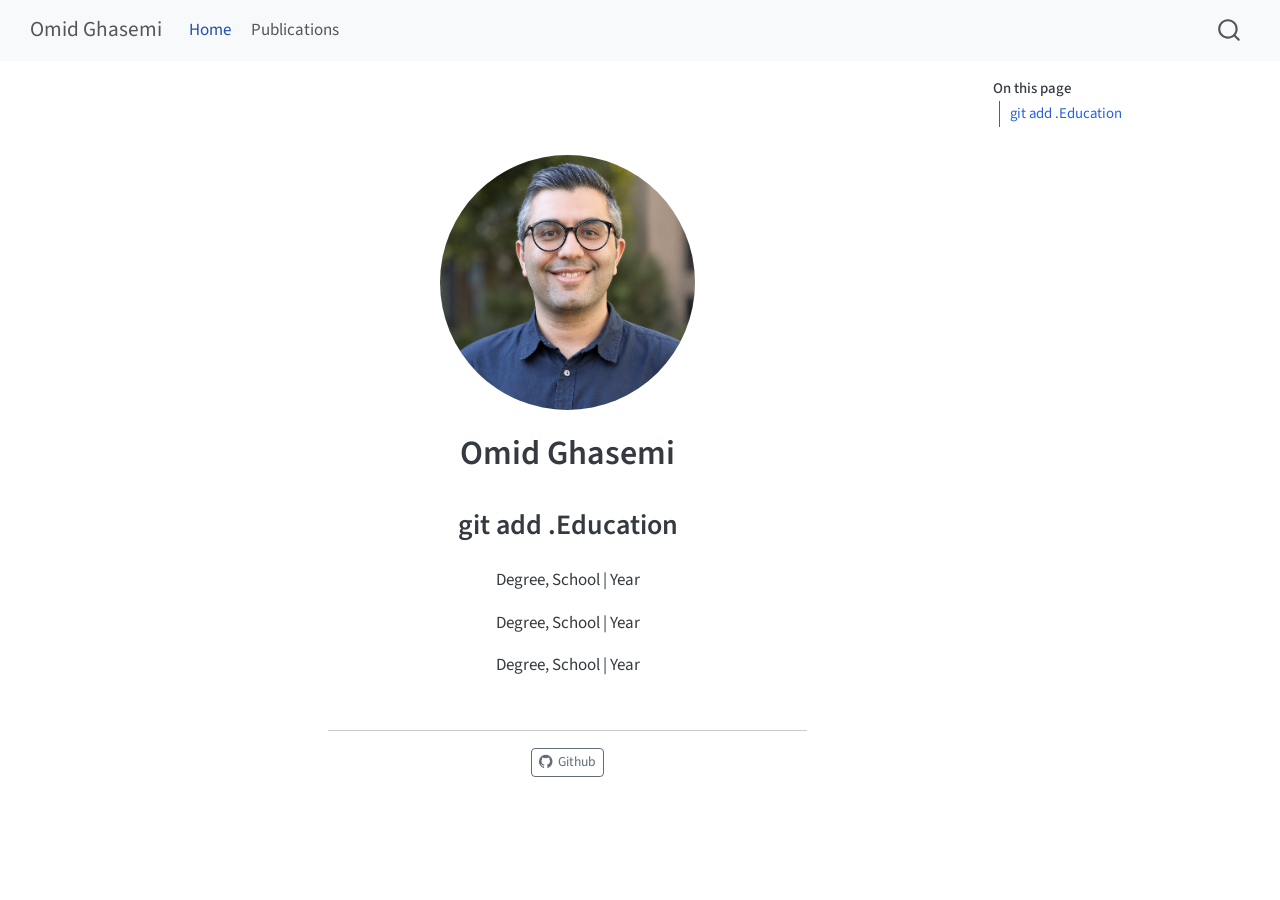
==== docs/index.html @ ffdab5c8 "initial render" ====
<!DOCTYPE html>
<html xmlns="http://www.w3.org/1999/xhtml" lang="en" xml:lang="en"><head>

<meta charset="utf-8">
<meta name="generator" content="quarto-1.4.555">

<meta name="viewport" content="width=device-width, initial-scale=1.0, user-scalable=yes">


<title>Omid Ghasemi</title>
<style>
code{white-space: pre-wrap;}
span.smallcaps{font-variant: small-caps;}
div.columns{display: flex; gap: min(4vw, 1.5em);}
div.column{flex: auto; overflow-x: auto;}
div.hanging-indent{margin-left: 1.5em; text-indent: -1.5em;}
ul.task-list{list-style: none;}
ul.task-list li input[type="checkbox"] {
  width: 0.8em;
  margin: 0 0.8em 0.2em -1em; /* quarto-specific, see https://github.com/quarto-dev/quarto-cli/issues/4556 */ 
  vertical-align: middle;
}
</style>


<script src="site_libs/quarto-nav/quarto-nav.js"></script>
<script src="site_libs/quarto-nav/headroom.min.js"></script>
<script src="site_libs/clipboard/clipboard.min.js"></script>
<script src="site_libs/quarto-search/autocomplete.umd.js"></script>
<script src="site_libs/quarto-search/fuse.min.js"></script>
<script src="site_libs/quarto-search/quarto-search.js"></script>
<meta name="quarto:offset" content="./">
<script src="site_libs/quarto-html/quarto.js"></script>
<script src="site_libs/quarto-html/popper.min.js"></script>
<script src="site_libs/quarto-html/tippy.umd.min.js"></script>
<link href="site_libs/quarto-html/tippy.css" rel="stylesheet">
<link href="site_libs/quarto-html/quarto-syntax-highlighting.css" rel="stylesheet" id="quarto-text-highlighting-styles">
<script src="site_libs/bootstrap/bootstrap.min.js"></script>
<link href="site_libs/bootstrap/bootstrap-icons.css" rel="stylesheet">
<link href="site_libs/bootstrap/bootstrap.min.css" rel="stylesheet" id="quarto-bootstrap" data-mode="light">
<script id="quarto-search-options" type="application/json">{
  "location": "navbar",
  "copy-button": false,
  "collapse-after": 3,
  "panel-placement": "end",
  "type": "overlay",
  "limit": 50,
  "keyboard-shortcut": [
    "f",
    "/",
    "s"
  ],
  "show-item-context": false,
  "language": {
    "search-no-results-text": "No results",
    "search-matching-documents-text": "matching documents",
    "search-copy-link-title": "Copy link to search",
    "search-hide-matches-text": "Hide additional matches",
    "search-more-match-text": "more match in this document",
    "search-more-matches-text": "more matches in this document",
    "search-clear-button-title": "Clear",
    "search-text-placeholder": "",
    "search-detached-cancel-button-title": "Cancel",
    "search-submit-button-title": "Submit",
    "search-label": "Search"
  }
}</script>


<link rel="stylesheet" href="styles.css">
</head>

<body class="nav-fixed">

<div id="quarto-search-results"></div>
  <header id="quarto-header" class="headroom fixed-top">
    <nav class="navbar navbar-expand-lg " data-bs-theme="dark">
      <div class="navbar-container container-fluid">
      <div class="navbar-brand-container mx-auto">
    <a class="navbar-brand" href="./index.html">
    <span class="navbar-title">Omid Ghasemi</span>
    </a>
  </div>
            <div id="quarto-search" class="" title="Search"></div>
          <button class="navbar-toggler" type="button" data-bs-toggle="collapse" data-bs-target="#navbarCollapse" aria-controls="navbarCollapse" aria-expanded="false" aria-label="Toggle navigation" onclick="if (window.quartoToggleHeadroom) { window.quartoToggleHeadroom(); }">
  <span class="navbar-toggler-icon"></span>
</button>
          <div class="collapse navbar-collapse" id="navbarCollapse">
            <ul class="navbar-nav navbar-nav-scroll me-auto">
  <li class="nav-item">
    <a class="nav-link active" href="./index.html" aria-current="page"> 
<span class="menu-text">Home</span></a>
  </li>  
  <li class="nav-item">
    <a class="nav-link" href="./publications.html"> 
<span class="menu-text">Publications</span></a>
  </li>  
</ul>
          </div> <!-- /navcollapse -->
          <div class="quarto-navbar-tools">
</div>
      </div> <!-- /container-fluid -->
    </nav>
</header>
<!-- content -->
<div id="quarto-content" class="quarto-container page-columns page-rows-contents page-layout-article page-navbar">
<!-- sidebar -->
<!-- margin-sidebar -->
    <div id="quarto-margin-sidebar" class="sidebar margin-sidebar">
        <nav id="TOC" role="doc-toc" class="toc-active">
    <h2 id="toc-title">On this page</h2>
  <ul>
  <li><a href="#git-add-.education" id="toc-git-add-.education" class="nav-link active" data-scroll-target="#git-add-.education">git add .Education</a></li>
  </ul>
</nav>
    </div>
<!-- main -->
<div class="quarto-about-jolla content">
  <img src="images/headshot.png" class="about-image
  round " style="height: 15em; width: 15em;">
 <header id="title-block-header" class="quarto-title-block default">
<div class="quarto-title">
<h1 class="title">Omid Ghasemi</h1>
</div>
<div class="quarto-title-meta">
  </div>
</header><main class="content" id="quarto-document-content">

<section id="git-add-.education" class="level2">
<h2 data-anchor-id="git-add-.education">git add .Education</h2>
<p>Degree, School | Year</p>
<p>Degree, School | Year</p>
<p>Degree, School | Year</p>


</section>
</main> 
  <hr class="about-sep">
   <div class="about-links">
  <a href="https://github.com/OmidGhasemi21" class="about-link" rel="" target="">
    <i class="bi bi-github"></i>
     <span class="about-link-text">Github</span>
  </a>
</div>
</div>
 <!-- /main -->
<script id="quarto-html-after-body" type="application/javascript">
window.document.addEventListener("DOMContentLoaded", function (event) {
  const toggleBodyColorMode = (bsSheetEl) => {
    const mode = bsSheetEl.getAttribute("data-mode");
    const bodyEl = window.document.querySelector("body");
    if (mode === "dark") {
      bodyEl.classList.add("quarto-dark");
      bodyEl.classList.remove("quarto-light");
    } else {
      bodyEl.classList.add("quarto-light");
      bodyEl.classList.remove("quarto-dark");
    }
  }
  const toggleBodyColorPrimary = () => {
    const bsSheetEl = window.document.querySelector("link#quarto-bootstrap");
    if (bsSheetEl) {
      toggleBodyColorMode(bsSheetEl);
    }
  }
  toggleBodyColorPrimary();  
  const isCodeAnnotation = (el) => {
    for (const clz of el.classList) {
      if (clz.startsWith('code-annotation-')) {                     
        return true;
      }
    }
    return false;
  }
  const clipboard = new window.ClipboardJS('.code-copy-button', {
    text: function(trigger) {
      const codeEl = trigger.previousElementSibling.cloneNode(true);
      for (const childEl of codeEl.children) {
        if (isCodeAnnotation(childEl)) {
          childEl.remove();
        }
      }
      return codeEl.innerText;
    }
  });
  clipboard.on('success', function(e) {
    // button target
    const button = e.trigger;
    // don't keep focus
    button.blur();
    // flash "checked"
    button.classList.add('code-copy-button-checked');
    var currentTitle = button.getAttribute("title");
    button.setAttribute("title", "Copied!");
    let tooltip;
    if (window.bootstrap) {
      button.setAttribute("data-bs-toggle", "tooltip");
      button.setAttribute("data-bs-placement", "left");
      button.setAttribute("data-bs-title", "Copied!");
      tooltip = new bootstrap.Tooltip(button, 
        { trigger: "manual", 
          customClass: "code-copy-button-tooltip",
          offset: [0, -8]});
      tooltip.show();    
    }
    setTimeout(function() {
      if (tooltip) {
        tooltip.hide();
        button.removeAttribute("data-bs-title");
        button.removeAttribute("data-bs-toggle");
        button.removeAttribute("data-bs-placement");
      }
      button.setAttribute("title", currentTitle);
      button.classList.remove('code-copy-button-checked');
    }, 1000);
    // clear code selection
    e.clearSelection();
  });
    var localhostRegex = new RegExp(/^(?:http|https):\/\/localhost\:?[0-9]*\//);
    var mailtoRegex = new RegExp(/^mailto:/);
      var filterRegex = new RegExp('/' + window.location.host + '/');
    var isInternal = (href) => {
        return filterRegex.test(href) || localhostRegex.test(href) || mailtoRegex.test(href);
    }
    // Inspect non-navigation links and adorn them if external
 	var links = window.document.querySelectorAll('a[href]:not(.nav-link):not(.navbar-brand):not(.toc-action):not(.sidebar-link):not(.sidebar-item-toggle):not(.pagination-link):not(.no-external):not([aria-hidden]):not(.dropdown-item):not(.quarto-navigation-tool)');
    for (var i=0; i<links.length; i++) {
      const link = links[i];
      if (!isInternal(link.href)) {
        // undo the damage that might have been done by quarto-nav.js in the case of
        // links that we want to consider external
        if (link.dataset.originalHref !== undefined) {
          link.href = link.dataset.originalHref;
        }
      }
    }
  function tippyHover(el, contentFn, onTriggerFn, onUntriggerFn) {
    const config = {
      allowHTML: true,
      maxWidth: 500,
      delay: 100,
      arrow: false,
      appendTo: function(el) {
          return el.parentElement;
      },
      interactive: true,
      interactiveBorder: 10,
      theme: 'quarto',
      placement: 'bottom-start',
    };
    if (contentFn) {
      config.content = contentFn;
    }
    if (onTriggerFn) {
      config.onTrigger = onTriggerFn;
    }
    if (onUntriggerFn) {
      config.onUntrigger = onUntriggerFn;
    }
    window.tippy(el, config); 
  }
  const noterefs = window.document.querySelectorAll('a[role="doc-noteref"]');
  for (var i=0; i<noterefs.length; i++) {
    const ref = noterefs[i];
    tippyHover(ref, function() {
      // use id or data attribute instead here
      let href = ref.getAttribute('data-footnote-href') || ref.getAttribute('href');
      try { href = new URL(href).hash; } catch {}
      const id = href.replace(/^#\/?/, "");
      const note = window.document.getElementById(id);
      if (note) {
        return note.innerHTML;
      } else {
        return "";
      }
    });
  }
  const xrefs = window.document.querySelectorAll('a.quarto-xref');
  const processXRef = (id, note) => {
    // Strip column container classes
    const stripColumnClz = (el) => {
      el.classList.remove("page-full", "page-columns");
      if (el.children) {
        for (const child of el.children) {
          stripColumnClz(child);
        }
      }
    }
    stripColumnClz(note)
    if (id === null || id.startsWith('sec-')) {
      // Special case sections, only their first couple elements
      const container = document.createElement("div");
      if (note.children && note.children.length > 2) {
        container.appendChild(note.children[0].cloneNode(true));
        for (let i = 1; i < note.children.length; i++) {
          const child = note.children[i];
          if (child.tagName === "P" && child.innerText === "") {
            continue;
          } else {
            container.appendChild(child.cloneNode(true));
            break;
          }
        }
        if (window.Quarto?.typesetMath) {
          window.Quarto.typesetMath(container);
        }
        return container.innerHTML
      } else {
        if (window.Quarto?.typesetMath) {
          window.Quarto.typesetMath(note);
        }
        return note.innerHTML;
      }
    } else {
      // Remove any anchor links if they are present
      const anchorLink = note.querySelector('a.anchorjs-link');
      if (anchorLink) {
        anchorLink.remove();
      }
      if (window.Quarto?.typesetMath) {
        window.Quarto.typesetMath(note);
      }
      // TODO in 1.5, we should make sure this works without a callout special case
      if (note.classList.contains("callout")) {
        return note.outerHTML;
      } else {
        return note.innerHTML;
      }
    }
  }
  for (var i=0; i<xrefs.length; i++) {
    const xref = xrefs[i];
    tippyHover(xref, undefined, function(instance) {
      instance.disable();
      let url = xref.getAttribute('href');
      let hash = undefined; 
      if (url.startsWith('#')) {
        hash = url;
      } else {
        try { hash = new URL(url).hash; } catch {}
      }
      if (hash) {
        const id = hash.replace(/^#\/?/, "");
        const note = window.document.getElementById(id);
        if (note !== null) {
          try {
            const html = processXRef(id, note.cloneNode(true));
            instance.setContent(html);
          } finally {
            instance.enable();
            instance.show();
          }
        } else {
          // See if we can fetch this
          fetch(url.split('#')[0])
          .then(res => res.text())
          .then(html => {
            const parser = new DOMParser();
            const htmlDoc = parser.parseFromString(html, "text/html");
            const note = htmlDoc.getElementById(id);
            if (note !== null) {
              const html = processXRef(id, note);
              instance.setContent(html);
            } 
          }).finally(() => {
            instance.enable();
            instance.show();
          });
        }
      } else {
        // See if we can fetch a full url (with no hash to target)
        // This is a special case and we should probably do some content thinning / targeting
        fetch(url)
        .then(res => res.text())
        .then(html => {
          const parser = new DOMParser();
          const htmlDoc = parser.parseFromString(html, "text/html");
          const note = htmlDoc.querySelector('main.content');
          if (note !== null) {
            // This should only happen for chapter cross references
            // (since there is no id in the URL)
            // remove the first header
            if (note.children.length > 0 && note.children[0].tagName === "HEADER") {
              note.children[0].remove();
            }
            const html = processXRef(null, note);
            instance.setContent(html);
          } 
        }).finally(() => {
          instance.enable();
          instance.show();
        });
      }
    }, function(instance) {
    });
  }
      let selectedAnnoteEl;
      const selectorForAnnotation = ( cell, annotation) => {
        let cellAttr = 'data-code-cell="' + cell + '"';
        let lineAttr = 'data-code-annotation="' +  annotation + '"';
        const selector = 'span[' + cellAttr + '][' + lineAttr + ']';
        return selector;
      }
      const selectCodeLines = (annoteEl) => {
        const doc = window.document;
        const targetCell = annoteEl.getAttribute("data-target-cell");
        const targetAnnotation = annoteEl.getAttribute("data-target-annotation");
        const annoteSpan = window.document.querySelector(selectorForAnnotation(targetCell, targetAnnotation));
        const lines = annoteSpan.getAttribute("data-code-lines").split(",");
        const lineIds = lines.map((line) => {
          return targetCell + "-" + line;
        })
        let top = null;
        let height = null;
        let parent = null;
        if (lineIds.length > 0) {
            //compute the position of the single el (top and bottom and make a div)
            const el = window.document.getElementById(lineIds[0]);
            top = el.offsetTop;
            height = el.offsetHeight;
            parent = el.parentElement.parentElement;
          if (lineIds.length > 1) {
            const lastEl = window.document.getElementById(lineIds[lineIds.length - 1]);
            const bottom = lastEl.offsetTop + lastEl.offsetHeight;
            height = bottom - top;
          }
          if (top !== null && height !== null && parent !== null) {
            // cook up a div (if necessary) and position it 
            let div = window.document.getElementById("code-annotation-line-highlight");
            if (div === null) {
              div = window.document.createElement("div");
              div.setAttribute("id", "code-annotation-line-highlight");
              div.style.position = 'absolute';
              parent.appendChild(div);
            }
            div.style.top = top - 2 + "px";
            div.style.height = height + 4 + "px";
            div.style.left = 0;
            let gutterDiv = window.document.getElementById("code-annotation-line-highlight-gutter");
            if (gutterDiv === null) {
              gutterDiv = window.document.createElement("div");
              gutterDiv.setAttribute("id", "code-annotation-line-highlight-gutter");
              gutterDiv.style.position = 'absolute';
              const codeCell = window.document.getElementById(targetCell);
              const gutter = codeCell.querySelector('.code-annotation-gutter');
              gutter.appendChild(gutterDiv);
            }
            gutterDiv.style.top = top - 2 + "px";
            gutterDiv.style.height = height + 4 + "px";
          }
          selectedAnnoteEl = annoteEl;
        }
      };
      const unselectCodeLines = () => {
        const elementsIds = ["code-annotation-line-highlight", "code-annotation-line-highlight-gutter"];
        elementsIds.forEach((elId) => {
          const div = window.document.getElementById(elId);
          if (div) {
            div.remove();
          }
        });
        selectedAnnoteEl = undefined;
      };
        // Handle positioning of the toggle
    window.addEventListener(
      "resize",
      throttle(() => {
        elRect = undefined;
        if (selectedAnnoteEl) {
          selectCodeLines(selectedAnnoteEl);
        }
      }, 10)
    );
    function throttle(fn, ms) {
    let throttle = false;
    let timer;
      return (...args) => {
        if(!throttle) { // first call gets through
            fn.apply(this, args);
            throttle = true;
        } else { // all the others get throttled
            if(timer) clearTimeout(timer); // cancel #2
            timer = setTimeout(() => {
              fn.apply(this, args);
              timer = throttle = false;
            }, ms);
        }
      };
    }
      // Attach click handler to the DT
      const annoteDls = window.document.querySelectorAll('dt[data-target-cell]');
      for (const annoteDlNode of annoteDls) {
        annoteDlNode.addEventListener('click', (event) => {
          const clickedEl = event.target;
          if (clickedEl !== selectedAnnoteEl) {
            unselectCodeLines();
            const activeEl = window.document.querySelector('dt[data-target-cell].code-annotation-active');
            if (activeEl) {
              activeEl.classList.remove('code-annotation-active');
            }
            selectCodeLines(clickedEl);
            clickedEl.classList.add('code-annotation-active');
          } else {
            // Unselect the line
            unselectCodeLines();
            clickedEl.classList.remove('code-annotation-active');
          }
        });
      }
  const findCites = (el) => {
    const parentEl = el.parentElement;
    if (parentEl) {
      const cites = parentEl.dataset.cites;
      if (cites) {
        return {
          el,
          cites: cites.split(' ')
        };
      } else {
        return findCites(el.parentElement)
      }
    } else {
      return undefined;
    }
  };
  var bibliorefs = window.document.querySelectorAll('a[role="doc-biblioref"]');
  for (var i=0; i<bibliorefs.length; i++) {
    const ref = bibliorefs[i];
    const citeInfo = findCites(ref);
    if (citeInfo) {
      tippyHover(citeInfo.el, function() {
        var popup = window.document.createElement('div');
        citeInfo.cites.forEach(function(cite) {
          var citeDiv = window.document.createElement('div');
          citeDiv.classList.add('hanging-indent');
          citeDiv.classList.add('csl-entry');
          var biblioDiv = window.document.getElementById('ref-' + cite);
          if (biblioDiv) {
            citeDiv.innerHTML = biblioDiv.innerHTML;
          }
          popup.appendChild(citeDiv);
        });
        return popup.innerHTML;
      });
    }
  }
});
</script>
</div> <!-- /content -->




</body></html>
---- docs/site_libs/quarto-html/tippy.css ----
.tippy-box[data-animation=fade][data-state=hidden]{opacity:0}[data-tippy-root]{max-width:calc(100vw - 10px)}.tippy-box{position:relative;background-color:#333;color:#fff;border-radius:4px;font-size:14px;line-height:1.4;white-space:normal;outline:0;transition-property:transform,visibility,opacity}.tippy-box[data-placement^=top]>.tippy-arrow{bottom:0}.tippy-box[data-placement^=top]>.tippy-arrow:before{bottom:-7px;left:0;border-width:8px 8px 0;border-top-color:initial;transform-origin:center top}.tippy-box[data-placement^=bottom]>.tippy-arrow{top:0}.tippy-box[data-placement^=bottom]>.tippy-arrow:before{top:-7px;left:0;border-width:0 8px 8px;border-bottom-color:initial;transform-origin:center bottom}.tippy-box[data-placement^=left]>.tippy-arrow{right:0}.tippy-box[data-placement^=left]>.tippy-arrow:before{border-width:8px 0 8px 8px;border-left-color:initial;right:-7px;transform-origin:center left}.tippy-box[data-placement^=right]>.tippy-arrow{left:0}.tippy-box[data-placement^=right]>.tippy-arrow:before{left:-7px;border-width:8px 8px 8px 0;border-right-color:initial;transform-origin:center right}.tippy-box[data-inertia][data-state=visible]{transition-timing-function:cubic-bezier(.54,1.5,.38,1.11)}.tippy-arrow{width:16px;height:16px;color:#333}.tippy-arrow:before{content:"";position:absolute;border-color:transparent;border-style:solid}.tippy-content{position:relative;padding:5px 9px;z-index:1}
---- docs/site_libs/quarto-html/quarto-syntax-highlighting.css ----
/* quarto syntax highlight colors */
:root {
  --quarto-hl-ot-color: #003B4F;
  --quarto-hl-at-color: #657422;
  --quarto-hl-ss-color: #20794D;
  --quarto-hl-an-color: #5E5E5E;
  --quarto-hl-fu-color: #4758AB;
  --quarto-hl-st-color: #20794D;
  --quarto-hl-cf-color: #003B4F;
  --quarto-hl-op-color: #5E5E5E;
  --quarto-hl-er-color: #AD0000;
  --quarto-hl-bn-color: #AD0000;
  --quarto-hl-al-color: #AD0000;
  --quarto-hl-va-color: #111111;
  --quarto-hl-bu-color: inherit;
  --quarto-hl-ex-color: inherit;
  --quarto-hl-pp-color: #AD0000;
  --quarto-hl-in-color: #5E5E5E;
  --quarto-hl-vs-color: #20794D;
  --quarto-hl-wa-color: #5E5E5E;
  --quarto-hl-do-color: #5E5E5E;
  --quarto-hl-im-color: #00769E;
  --quarto-hl-ch-color: #20794D;
  --quarto-hl-dt-color: #AD0000;
  --quarto-hl-fl-color: #AD0000;
  --quarto-hl-co-color: #5E5E5E;
  --quarto-hl-cv-color: #5E5E5E;
  --quarto-hl-cn-color: #8f5902;
  --quarto-hl-sc-color: #5E5E5E;
  --quarto-hl-dv-color: #AD0000;
  --quarto-hl-kw-color: #003B4F;
}

/* other quarto variables */
:root {
  --quarto-font-monospace: SFMono-Regular, Menlo, Monaco, Consolas, "Liberation Mono", "Courier New", monospace;
}

pre > code.sourceCode > span {
  color: #003B4F;
}

code span {
  color: #003B4F;
}

code.sourceCode > span {
  color: #003B4F;
}

div.sourceCode,
div.sourceCode pre.sourceCode {
  color: #003B4F;
}

code span.ot {
  color: #003B4F;
  font-style: inherit;
}

code span.at {
  color: #657422;
  font-style: inherit;
}

code span.ss {
  color: #20794D;
  font-style: inherit;
}

code span.an {
  color: #5E5E5E;
  font-style: inherit;
}

code span.fu {
  color: #4758AB;
  font-style: inherit;
}

code span.st {
  color: #20794D;
  font-style: inherit;
}

code span.cf {
  color: #003B4F;
  font-style: inherit;
}

code span.op {
  color: #5E5E5E;
  font-style: inherit;
}

code span.er {
  color: #AD0000;
  font-style: inherit;
}

code span.bn {
  color: #AD0000;
  font-style: inherit;
}

code span.al {
  color: #AD0000;
  font-style: inherit;
}

code span.va {
  color: #111111;
  font-style: inherit;
}

code span.bu {
  font-style: inherit;
}

code span.ex {
  font-style: inherit;
}

code span.pp {
  color: #AD0000;
  font-style: inherit;
}

code span.in {
  color: #5E5E5E;
  font-style: inherit;
}

code span.vs {
  color: #20794D;
  font-style: inherit;
}

code span.wa {
  color: #5E5E5E;
  font-style: italic;
}

code span.do {
  color: #5E5E5E;
  font-style: italic;
}

code span.im {
  color: #00769E;
  font-style: inherit;
}

code span.ch {
  color: #20794D;
  font-style: inherit;
}

code span.dt {
  color: #AD0000;
  font-style: inherit;
}

code span.fl {
  color: #AD0000;
  font-style: inherit;
}

code span.co {
  color: #5E5E5E;
  font-style: inherit;
}

code span.cv {
  color: #5E5E5E;
  font-style: italic;
}

code span.cn {
  color: #8f5902;
  font-style: inherit;
}

code span.sc {
  color: #5E5E5E;
  font-style: inherit;
}

code span.dv {
  color: #AD0000;
  font-style: inherit;
}

code span.kw {
  color: #003B4F;
  font-style: inherit;
}

.prevent-inlining {
  content: "</";
}

/*# sourceMappingURL=debc5d5d77c3f9108843748ff7464032.css.map */
---- docs/styles.css ----
/* css styles */
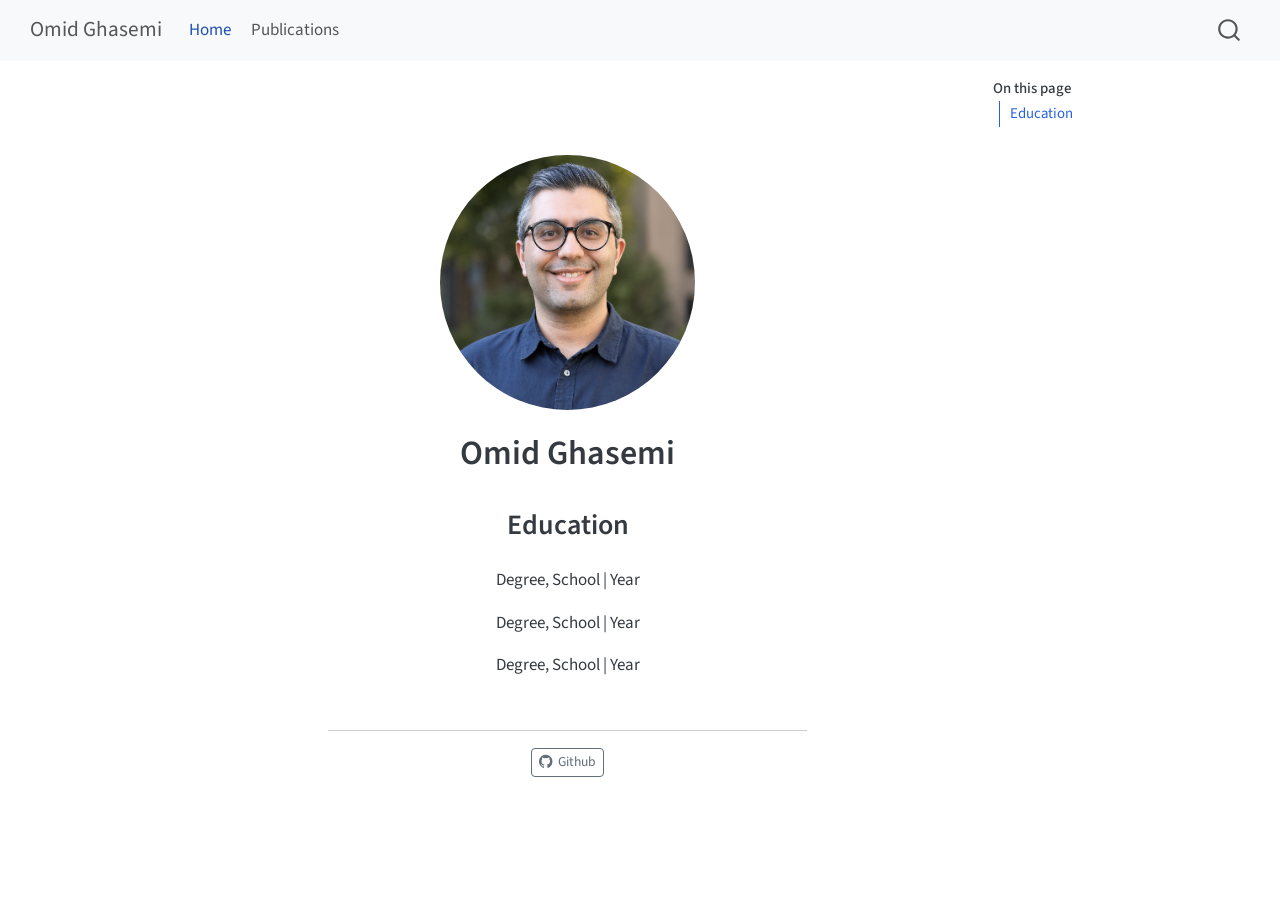
==== commit 1b0ab4a6: "render inbox again" ====
--- a/docs/index.html
+++ b/docs/index.html
@@ -110,7 +110,7 @@
         <nav id="TOC" role="doc-toc" class="toc-active">
     <h2 id="toc-title">On this page</h2>
   <ul>
-  <li><a href="#git-add-.education" id="toc-git-add-.education" class="nav-link active" data-scroll-target="#git-add-.education">git add .Education</a></li>
+  <li><a href="#education" id="toc-education" class="nav-link active" data-scroll-target="#education">Education</a></li>
   </ul>
 </nav>
     </div>
@@ -126,8 +126,8 @@
   </div>
 </header><main class="content" id="quarto-document-content">
 
-<section id="git-add-.education" class="level2">
-<h2 data-anchor-id="git-add-.education">git add .Education</h2>
+<section id="education" class="level2">
+<h2 data-anchor-id="education">Education</h2>
 <p>Degree, School | Year</p>
 <p>Degree, School | Year</p>
 <p>Degree, School | Year</p>
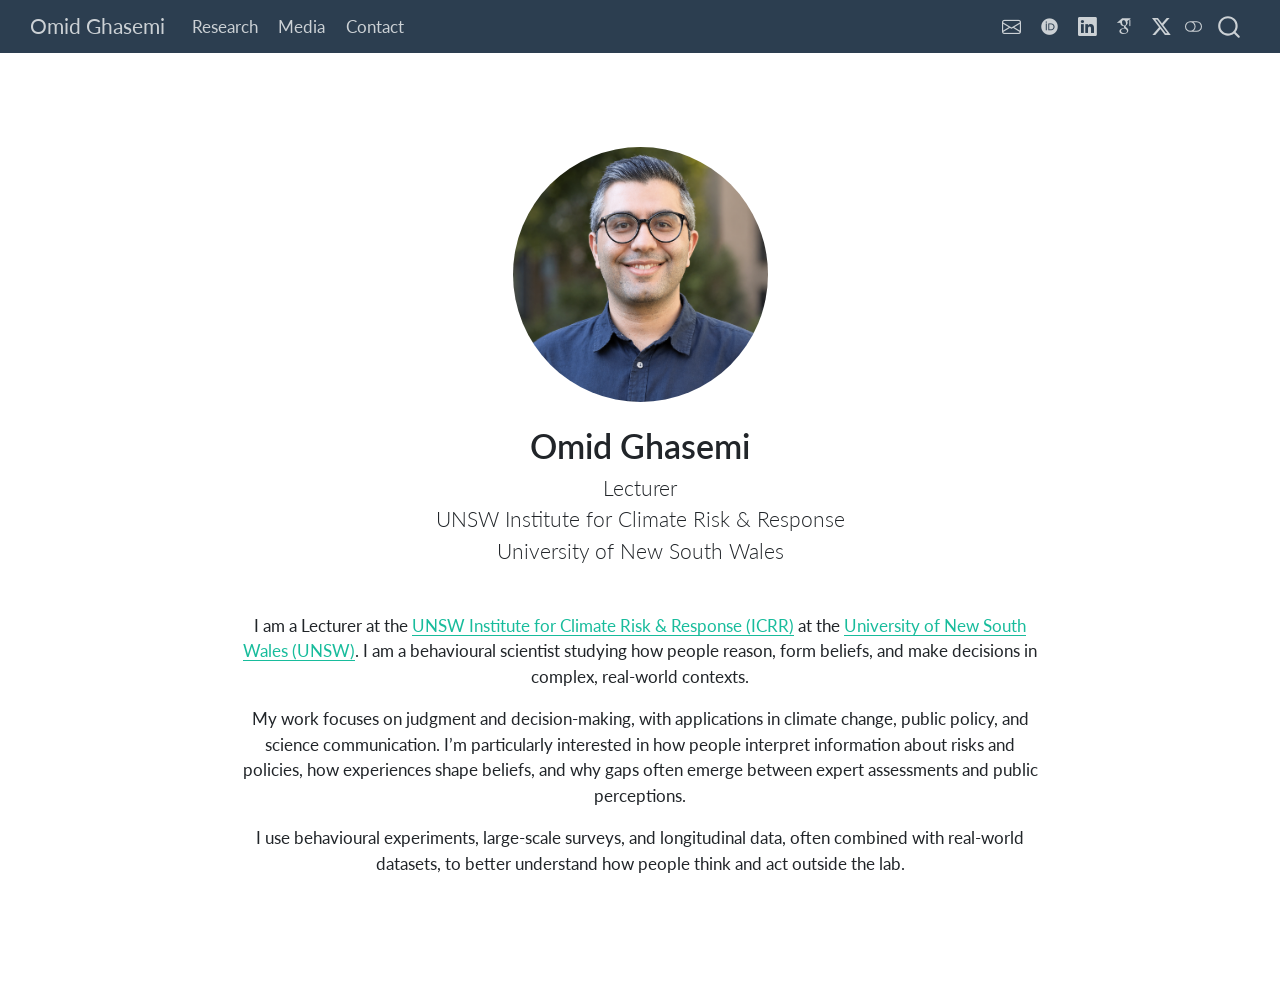
==== commit fc2691e1: "google tag" ====
--- a/docs/index.html
+++ b/docs/index.html
@@ -30,14 +30,19 @@
 <script src="site_libs/quarto-search/fuse.min.js"></script>
 <script src="site_libs/quarto-search/quarto-search.js"></script>
 <meta name="quarto:offset" content="./">
+<link href="./images/favicon.png" rel="icon" type="image/png">
 <script src="site_libs/quarto-html/quarto.js"></script>
 <script src="site_libs/quarto-html/popper.min.js"></script>
 <script src="site_libs/quarto-html/tippy.umd.min.js"></script>
 <link href="site_libs/quarto-html/tippy.css" rel="stylesheet">
-<link href="site_libs/quarto-html/quarto-syntax-highlighting.css" rel="stylesheet" id="quarto-text-highlighting-styles">
+<link href="site_libs/quarto-html/quarto-syntax-highlighting.css" rel="stylesheet" class="quarto-color-scheme" id="quarto-text-highlighting-styles">
+<link href="site_libs/quarto-html/quarto-syntax-highlighting-dark.css" rel="prefetch" class="quarto-color-scheme quarto-color-alternate" id="quarto-text-highlighting-styles">
 <script src="site_libs/bootstrap/bootstrap.min.js"></script>
 <link href="site_libs/bootstrap/bootstrap-icons.css" rel="stylesheet">
-<link href="site_libs/bootstrap/bootstrap.min.css" rel="stylesheet" id="quarto-bootstrap" data-mode="light">
+<link href="site_libs/bootstrap/bootstrap.min.css" rel="stylesheet" class="quarto-color-scheme" id="quarto-bootstrap" data-mode="light">
+<link href="site_libs/bootstrap/bootstrap-dark.min.css" rel="prefetch" class="quarto-color-scheme quarto-color-alternate" id="quarto-bootstrap" data-mode="dark">
+<link href="site_libs/quarto-contrib/academicons-1.9.4/all.css" rel="stylesheet">
+<link href="site_libs/quarto-contrib/academicons-1.9.4/size.css" rel="stylesheet">
 <script id="quarto-search-options" type="application/json">{
   "location": "navbar",
   "copy-button": false,
@@ -65,12 +70,21 @@
     "search-label": "Search"
   }
 }</script>
+<script async="" src="https://www.googletagmanager.com/gtag/js?id=G-4R2R0VNNTY"></script>
+
+<script type="text/javascript">
+
+window.dataLayer = window.dataLayer || [];
+function gtag(){dataLayer.push(arguments);}
+gtag('js', new Date());
+gtag('config', 'G-4R2R0VNNTY', { 'anonymize_ip': true});
+</script>
 
 
 <link rel="stylesheet" href="styles.css">
 </head>
 
-<body class="nav-fixed">
+<body class="nav-fixed fullcontent">
 
 <div id="quarto-search-results"></div>
   <header id="quarto-header" class="headroom fixed-top">
@@ -88,16 +102,46 @@
           <div class="collapse navbar-collapse" id="navbarCollapse">
             <ul class="navbar-nav navbar-nav-scroll me-auto">
   <li class="nav-item">
-    <a class="nav-link active" href="./index.html" aria-current="page"> 
-<span class="menu-text">Home</span></a>
+    <a class="nav-link" href="./research.html"> 
+<span class="menu-text">Research</span></a>
   </li>  
   <li class="nav-item">
-    <a class="nav-link" href="./publications.html"> 
-<span class="menu-text">Publications</span></a>
+    <a class="nav-link" href="./media.html"> 
+<span class="menu-text">Media</span></a>
+  </li>  
+  <li class="nav-item">
+    <a class="nav-link" href="./contact.html"> 
+<span class="menu-text">Contact</span></a>
+  </li>  
+</ul>
+            <ul class="navbar-nav navbar-nav-scroll ms-auto">
+  <li class="nav-item compact">
+    <a class="nav-link" href="mailto:omidreza.ghasemi21@gmail.com" target="_blank"> <i class="bi bi-envelope" role="img">
+</i> 
+<span class="menu-text"></span></a>
+  </li>  
+  <li class="nav-item">
+    <a class="nav-link" href="https://orcid.org/0000-0001-7511-5580" target="_blank"> 
+<span class="menu-text"><i class="ai  ai-orcid" aria-label="orcid"></i></span></a>
+  </li>  
+  <li class="nav-item compact">
+    <a class="nav-link" href="https://www.linkedin.com/in/omid-ghasemi-a55584338/" target="_blank"> <i class="bi bi-linkedin" role="img">
+</i> 
+<span class="menu-text"></span></a>
+  </li>  
+  <li class="nav-item">
+    <a class="nav-link" href="https://scholar.google.com.au/citations?user=LyL_5s8AAAAJ&amp;hl=en" target="_blank"> 
+<span class="menu-text"><i class="ai  ai-google-scholar ai-lg" aria-label="google-scholar"></i></span></a>
+  </li>  
+  <li class="nav-item compact">
+    <a class="nav-link" href="https://x.com/Omid_Ghasemi21" target="_blank"> <i class="bi bi-twitter-x" role="img">
+</i> 
+<span class="menu-text"></span></a>
   </li>  
 </ul>
           </div> <!-- /navcollapse -->
           <div class="quarto-navbar-tools">
+  <a href="" class="quarto-color-scheme-toggle quarto-navigation-tool  px-1" onclick="window.quartoToggleColorScheme(); return false;" title="Toggle dark mode"><i class="bi"></i></a>
 </div>
       </div> <!-- /container-fluid -->
     </nav>
@@ -106,42 +150,37 @@
 <div id="quarto-content" class="quarto-container page-columns page-rows-contents page-layout-article page-navbar">
 <!-- sidebar -->
 <!-- margin-sidebar -->
-    <div id="quarto-margin-sidebar" class="sidebar margin-sidebar">
-        <nav id="TOC" role="doc-toc" class="toc-active">
-    <h2 id="toc-title">On this page</h2>
-  <ul>
-  <li><a href="#education" id="toc-education" class="nav-link active" data-scroll-target="#education">Education</a></li>
-  </ul>
-</nav>
-    </div>
+    
 <!-- main -->
 <div class="quarto-about-jolla content">
-  <img src="images/headshot.png" class="about-image
+  <img src="images/headshots/headshot.png" class="about-image
   round " style="height: 15em; width: 15em;">
  <header id="title-block-header" class="quarto-title-block default">
 <div class="quarto-title">
 <h1 class="title">Omid Ghasemi</h1>
+<p class="subtitle lead">Lecturer<br>UNSW Institute for Climate Risk &amp; Response<br>University of New South Wales</p>
 </div>
 <div class="quarto-title-meta">
   </div>
 </header><main class="content" id="quarto-document-content">
-
-<section id="education" class="level2">
-<h2 data-anchor-id="education">Education</h2>
-<p>Degree, School | Year</p>
-<p>Degree, School | Year</p>
-<p>Degree, School | Year</p>
-
-
-</section>
-</main> 
-  <hr class="about-sep">
-   <div class="about-links">
-  <a href="https://github.com/OmidGhasemi21" class="about-link" rel="" target="">
-    <i class="bi bi-github"></i>
-     <span class="about-link-text">Github</span>
-  </a>
-</div>
+<!-- 
+::: {.full-width}
+::: {.grid .align-items-center}
+::: {.g-col-12 .g-col-md-5}
+![](images/headshot.png){.img-fluid style="border-radius: 6px; width: 100%;"}
+:::
+::: {.g-col-12 .g-col-md-7 style="text-align: left; font-size: 1.1em; line-height: 1.6;"}
+-->
+<p>I am a Lecturer at the <a href="https://www.unsw.edu.au/research/icrr">UNSW Institute for Climate Risk &amp; Response (ICRR)</a> at the <a href="https://www.unsw.edu.au/staff/omid-ghasemi">University of New South Wales (UNSW)</a>. I am a behavioural scientist studying how people reason, form beliefs, and make decisions in complex, real-world contexts.</p>
+<p>My work focuses on judgment and decision-making, with applications in climate change, public policy, and science communication. I’m particularly interested in how people interpret information about risks and policies, how experiences shape beliefs, and why gaps often emerge between expert assessments and public perceptions.</p>
+<p>I use behavioural experiments, large-scale surveys, and longitudinal data, often combined with real-world datasets, to better understand how people think and act outside the lab. <!-- 
+:::
+:::
+:::
+--></p>
+
+
+</main>  
 </div>
  <!-- /main -->
 <script id="quarto-html-after-body" type="application/javascript">
@@ -164,6 +203,150 @@
     }
   }
   toggleBodyColorPrimary();  
+  const disableStylesheet = (stylesheets) => {
+    for (let i=0; i < stylesheets.length; i++) {
+      const stylesheet = stylesheets[i];
+      stylesheet.rel = 'prefetch';
+    }
+  }
+  const enableStylesheet = (stylesheets) => {
+    for (let i=0; i < stylesheets.length; i++) {
+      const stylesheet = stylesheets[i];
+      stylesheet.rel = 'stylesheet';
+    }
+  }
+  const manageTransitions = (selector, allowTransitions) => {
+    const els = window.document.querySelectorAll(selector);
+    for (let i=0; i < els.length; i++) {
+      const el = els[i];
+      if (allowTransitions) {
+        el.classList.remove('notransition');
+      } else {
+        el.classList.add('notransition');
+      }
+    }
+  }
+  const toggleGiscusIfUsed = (isAlternate, darkModeDefault) => {
+    const baseTheme = document.querySelector('#giscus-base-theme')?.value ?? 'light';
+    const alternateTheme = document.querySelector('#giscus-alt-theme')?.value ?? 'dark';
+    let newTheme = '';
+    if(darkModeDefault) {
+      newTheme = isAlternate ? baseTheme : alternateTheme;
+    } else {
+      newTheme = isAlternate ? alternateTheme : baseTheme;
+    }
+    const changeGiscusTheme = () => {
+      // From: https://github.com/giscus/giscus/issues/336
+      const sendMessage = (message) => {
+        const iframe = document.querySelector('iframe.giscus-frame');
+        if (!iframe) return;
+        iframe.contentWindow.postMessage({ giscus: message }, 'https://giscus.app');
+      }
+      sendMessage({
+        setConfig: {
+          theme: newTheme
+        }
+      });
+    }
+    const isGiscussLoaded = window.document.querySelector('iframe.giscus-frame') !== null;
+    if (isGiscussLoaded) {
+      changeGiscusTheme();
+    }
+  }
+  const toggleColorMode = (alternate) => {
+    // Switch the stylesheets
+    const alternateStylesheets = window.document.querySelectorAll('link.quarto-color-scheme.quarto-color-alternate');
+    manageTransitions('#quarto-margin-sidebar .nav-link', false);
+    if (alternate) {
+      enableStylesheet(alternateStylesheets);
+      for (const sheetNode of alternateStylesheets) {
+        if (sheetNode.id === "quarto-bootstrap") {
+          toggleBodyColorMode(sheetNode);
+        }
+      }
+    } else {
+      disableStylesheet(alternateStylesheets);
+      toggleBodyColorPrimary();
+    }
+    manageTransitions('#quarto-margin-sidebar .nav-link', true);
+    // Switch the toggles
+    const toggles = window.document.querySelectorAll('.quarto-color-scheme-toggle');
+    for (let i=0; i < toggles.length; i++) {
+      const toggle = toggles[i];
+      if (toggle) {
+        if (alternate) {
+          toggle.classList.add("alternate");     
+        } else {
+          toggle.classList.remove("alternate");
+        }
+      }
+    }
+    // Hack to workaround the fact that safari doesn't
+    // properly recolor the scrollbar when toggling (#1455)
+    if (navigator.userAgent.indexOf('Safari') > 0 && navigator.userAgent.indexOf('Chrome') == -1) {
+      manageTransitions("body", false);
+      window.scrollTo(0, 1);
+      setTimeout(() => {
+        window.scrollTo(0, 0);
+        manageTransitions("body", true);
+      }, 40);  
+    }
+  }
+  const isFileUrl = () => { 
+    return window.location.protocol === 'file:';
+  }
+  const hasAlternateSentinel = () => {  
+    let styleSentinel = getColorSchemeSentinel();
+    if (styleSentinel !== null) {
+      return styleSentinel === "alternate";
+    } else {
+      return false;
+    }
+  }
+  const setStyleSentinel = (alternate) => {
+    const value = alternate ? "alternate" : "default";
+    if (!isFileUrl()) {
+      window.localStorage.setItem("quarto-color-scheme", value);
+    } else {
+      localAlternateSentinel = value;
+    }
+  }
+  const getColorSchemeSentinel = () => {
+    if (!isFileUrl()) {
+      const storageValue = window.localStorage.getItem("quarto-color-scheme");
+      return storageValue != null ? storageValue : localAlternateSentinel;
+    } else {
+      return localAlternateSentinel;
+    }
+  }
+  const darkModeDefault = false;
+  let localAlternateSentinel = darkModeDefault ? 'alternate' : 'default';
+  // Dark / light mode switch
+  window.quartoToggleColorScheme = () => {
+    // Read the current dark / light value 
+    let toAlternate = !hasAlternateSentinel();
+    toggleColorMode(toAlternate);
+    setStyleSentinel(toAlternate);
+    toggleGiscusIfUsed(toAlternate, darkModeDefault);
+  };
+  // Ensure there is a toggle, if there isn't float one in the top right
+  if (window.document.querySelector('.quarto-color-scheme-toggle') === null) {
+    const a = window.document.createElement('a');
+    a.classList.add('top-right');
+    a.classList.add('quarto-color-scheme-toggle');
+    a.href = "";
+    a.onclick = function() { try { window.quartoToggleColorScheme(); } catch {} return false; };
+    const i = window.document.createElement("i");
+    i.classList.add('bi');
+    a.appendChild(i);
+    window.document.body.appendChild(a);
+  }
+  // Switch to dark mode if need be
+  if (hasAlternateSentinel()) {
+    toggleColorMode(true);
+  } else {
+    toggleColorMode(false);
+  }
   const isCodeAnnotation = (el) => {
     for (const clz of el.classList) {
       if (clz.startsWith('code-annotation-')) {                     
--- a/docs/site_libs/quarto-html/quarto-syntax-highlighting-dark.css
+++ b/docs/site_libs/quarto-html/quarto-syntax-highlighting-dark.css
@@ -0,0 +1,189 @@
+/* quarto syntax highlight colors */
+:root {
+  --quarto-hl-al-color: #f07178;
+  --quarto-hl-an-color: #d4d0ab;
+  --quarto-hl-at-color: #00e0e0;
+  --quarto-hl-bn-color: #d4d0ab;
+  --quarto-hl-bu-color: #abe338;
+  --quarto-hl-ch-color: #abe338;
+  --quarto-hl-co-color: #f8f8f2;
+  --quarto-hl-cv-color: #ffd700;
+  --quarto-hl-cn-color: #ffd700;
+  --quarto-hl-cf-color: #ffa07a;
+  --quarto-hl-dt-color: #ffa07a;
+  --quarto-hl-dv-color: #d4d0ab;
+  --quarto-hl-do-color: #f8f8f2;
+  --quarto-hl-er-color: #f07178;
+  --quarto-hl-ex-color: #00e0e0;
+  --quarto-hl-fl-color: #d4d0ab;
+  --quarto-hl-fu-color: #ffa07a;
+  --quarto-hl-im-color: #abe338;
+  --quarto-hl-in-color: #d4d0ab;
+  --quarto-hl-kw-color: #ffa07a;
+  --quarto-hl-op-color: #ffa07a;
+  --quarto-hl-ot-color: #00e0e0;
+  --quarto-hl-pp-color: #dcc6e0;
+  --quarto-hl-re-color: #00e0e0;
+  --quarto-hl-sc-color: #abe338;
+  --quarto-hl-ss-color: #abe338;
+  --quarto-hl-st-color: #abe338;
+  --quarto-hl-va-color: #00e0e0;
+  --quarto-hl-vs-color: #abe338;
+  --quarto-hl-wa-color: #dcc6e0;
+}
+
+/* other quarto variables */
+:root {
+  --quarto-font-monospace: SFMono-Regular, Menlo, Monaco, Consolas, "Liberation Mono", "Courier New", monospace;
+}
+
+code span.al {
+  background-color: #2a0f15;
+  font-weight: bold;
+  color: #f07178;
+}
+
+code span.an {
+  color: #d4d0ab;
+}
+
+code span.at {
+  color: #00e0e0;
+}
+
+code span.bn {
+  color: #d4d0ab;
+}
+
+code span.bu {
+  color: #abe338;
+}
+
+code span.ch {
+  color: #abe338;
+}
+
+code span.co {
+  font-style: italic;
+  color: #f8f8f2;
+}
+
+code span.cv {
+  color: #ffd700;
+}
+
+code span.cn {
+  color: #ffd700;
+}
+
+code span.cf {
+  font-weight: bold;
+  color: #ffa07a;
+}
+
+code span.dt {
+  color: #ffa07a;
+}
+
+code span.dv {
+  color: #d4d0ab;
+}
+
+code span.do {
+  color: #f8f8f2;
+}
+
+code span.er {
+  color: #f07178;
+  text-decoration: underline;
+}
+
+code span.ex {
+  font-weight: bold;
+  color: #00e0e0;
+}
+
+code span.fl {
+  color: #d4d0ab;
+}
+
+code span.fu {
+  color: #ffa07a;
+}
+
+code span.im {
+  color: #abe338;
+}
+
+code span.in {
+  color: #d4d0ab;
+}
+
+code span.kw {
+  font-weight: bold;
+  color: #ffa07a;
+}
+
+pre > code.sourceCode > span {
+  color: #f8f8f2;
+}
+
+code span {
+  color: #f8f8f2;
+}
+
+code.sourceCode > span {
+  color: #f8f8f2;
+}
+
+div.sourceCode,
+div.sourceCode pre.sourceCode {
+  color: #f8f8f2;
+}
+
+code span.op {
+  color: #ffa07a;
+}
+
+code span.ot {
+  color: #00e0e0;
+}
+
+code span.pp {
+  color: #dcc6e0;
+}
+
+code span.re {
+  background-color: #f8f8f2;
+  color: #00e0e0;
+}
+
+code span.sc {
+  color: #abe338;
+}
+
+code span.ss {
+  color: #abe338;
+}
+
+code span.st {
+  color: #abe338;
+}
+
+code span.va {
+  color: #00e0e0;
+}
+
+code span.vs {
+  color: #abe338;
+}
+
+code span.wa {
+  color: #dcc6e0;
+}
+
+.prevent-inlining {
+  content: "</";
+}
+
+/*# sourceMappingURL=935a306eefa94366c21e1a970dddb765.css.map */
--- a/docs/site_libs/quarto-contrib/academicons-1.9.4/all.css
+++ b/docs/site_libs/quarto-contrib/academicons-1.9.4/all.css
@@ -0,0 +1,738 @@
+/*
+ *  Academicons 1.9.4 by James Walsh (https://github.com/jpswalsh) and Katja Bercic (https://github.com/katjabercic)
+ *  Fonts generated using FontForge - https://fontforge.org
+ *  Square icons designed to be used alongside Font Awesome square icons - https://fortawesome.github.io/Font-Awesome/
+ *  Licenses - Font: SIL OFL 1.1, CSS: MIT License
+ */
+@font-face {
+  font-family: 'Academicons';
+  font-style: normal;
+  font-weight: 400;
+  font-display: block;
+  src: url('1e21o67/academicons.eot');
+  src: url('1e21o67/academicons.eot') format('embedded-opentype'),
+    url('1e21o67/academicons.ttf') format('truetype'),
+    url('1e21o67/academicons.woff') format('woff'),
+    url('1e21o67/academicons.svg') format('svg');
+}
+
+.ai {
+  font-family: 'Academicons';
+  font-weight: 400;
+  -moz-osx-font-smoothing: grayscale;
+  -webkit-font-smoothing: antialiased;
+  display: inline-block;
+  font-style: normal;
+  font-variant: normal;
+  text-rendering: auto;
+  line-height: 1;
+}
+
+.ai-academia:before {
+  content: "\e9af";
+}
+
+.ai-academia-square:before {
+  content: "\e93d";
+}
+
+.ai-acclaim:before {
+  content: "\e92e";
+}
+
+.ai-acclaim-square:before {
+  content: "\e93a";
+}
+
+.ai-acm:before {
+  content: "\e93c";
+}
+
+.ai-acm-square:before {
+  content: "\e95d";
+}
+
+.ai-acmdl:before {
+  content: "\e96a";
+}
+
+.ai-acmdl-square:before {
+  content: "\e9d3";
+}
+
+.ai-ads:before {
+  content: "\e9cb";
+}
+
+.ai-ads-square:before {
+  content: "\e94a";
+}
+
+.ai-africarxiv:before {
+  content: "\e91b";
+}
+
+.ai-africarxiv-square:before {
+  content: "\e90b";
+}
+
+.ai-archive:before {
+  content: "\e955";
+}
+
+.ai-archive-square:before {
+  content: "\e956";
+}
+
+.ai-arxiv:before {
+  content: "\e974";
+}
+
+.ai-arxiv-square:before {
+  content: "\e9a6";
+}
+
+.ai-biorxiv:before {
+  content: "\e9a2";
+}
+
+.ai-biorxiv-square:before {
+  content: "\e98b";
+}
+
+.ai-ceur:before {
+  content: "\e96d";
+}
+
+.ai-ceur-square:before {
+  content: "\e92f";
+}
+
+.ai-ciencia-vitae:before {
+  content: "\e912";
+}
+
+.ai-ciencia-vitae-square:before {
+  content: "\e913";
+}
+
+.ai-clarivate:before {
+  content: "\e924";
+}
+
+.ai-clarivate-square:before {
+  content: "\e925";
+}
+
+.ai-closed-access:before {
+  content: "\e942";
+}
+
+.ai-closed-access-square:before {
+  content: "\e943";
+}
+
+.ai-conversation:before {
+  content: "\e94c";
+}
+
+.ai-conversation-square:before {
+  content: "\e915";
+}
+
+.ai-coursera:before {
+  content: "\e95f";
+}
+
+.ai-coursera-square:before {
+  content: "\e97f";
+}
+
+.ai-crossref:before {
+  content: "\e918";
+}
+
+.ai-crossref-square:before {
+  content: "\e919";
+}
+
+.ai-cv:before {
+  content: "\e9a5";
+}
+
+.ai-cv-square:before {
+  content: "\e90a";
+}
+
+.ai-datacite:before {
+  content: "\e91c";
+}
+
+.ai-datacite-square:before {
+  content: "\e91d";
+}
+
+.ai-dataverse:before {
+  content: "\e9f7";
+}
+
+.ai-dataverse-square:before {
+  content: "\e9e4";
+}
+
+.ai-dblp:before {
+  content: "\e94f";
+}
+
+.ai-dblp-square:before {
+  content: "\e93f";
+}
+
+.ai-depsy:before {
+  content: "\e97a";
+}
+
+.ai-depsy-square:before {
+  content: "\e94b";
+}
+
+.ai-doi:before {
+  content: "\e97e";
+}
+
+.ai-doi-square:before {
+  content: "\e98f";
+}
+
+.ai-dryad:before {
+  content: "\e97c";
+}
+
+.ai-dryad-square:before {
+  content: "\e98c";
+}
+
+.ai-elsevier:before {
+  content: "\e961";
+}
+
+.ai-elsevier-square:before {
+  content: "\e910";
+}
+
+.ai-figshare:before {
+  content: "\e981";
+}
+
+.ai-figshare-square:before {
+  content: "\e9e7";
+}
+
+.ai-google-scholar:before {
+  content: "\e9d4";
+}
+
+.ai-google-scholar-square:before {
+  content: "\e9f9";
+}
+
+.ai-hal:before {
+  content: "\e92c";
+}
+
+.ai-hal-square:before {
+  content: "\e92d";
+}
+
+.ai-hypothesis:before {
+  content: "\e95a";
+}
+
+.ai-hypothesis-square:before {
+  content: "\e95b";
+}
+
+.ai-ideas-repec:before {
+  content: "\e9ed";
+}
+
+.ai-ideas-repec-square:before {
+  content: "\e9f8";
+}
+
+.ai-ieee:before {
+  content: "\e929";
+}
+
+.ai-ieee-square:before {
+  content: "\e9b9";
+}
+
+.ai-impactstory:before {
+  content: "\e9cf";
+}
+
+.ai-impactstory-square:before {
+  content: "\e9aa";
+}
+
+.ai-inaturalist:before {
+  content: "\e900";
+}
+
+.ai-inaturalist-square:before {
+  content: "\e901";
+}
+
+.ai-inpn:before {
+  content: "\e902";
+}
+
+.ai-inpn-square:before {
+  content: "\e903";
+}
+
+.ai-inspire:before {
+  content: "\e9e9";
+}
+
+.ai-inspire-square:before {
+  content: "\e9fe";
+}
+
+.ai-isidore:before {
+  content: "\e936";
+}
+
+.ai-isidore-square:before {
+  content: "\e954";
+}
+
+.ai-isni:before {
+  content: "\e957";
+}
+
+.ai-isni-square:before {
+  content: "\e958";
+}
+
+.ai-jstor:before {
+  content: "\e938";
+}
+
+.ai-jstor-square:before {
+  content: "\e944";
+}
+
+.ai-lattes:before {
+  content: "\e9b3";
+}
+
+.ai-lattes-square:before {
+  content: "\e99c";
+}
+
+.ai-mathoverflow:before {
+  content: "\e9f6";
+}
+
+.ai-mathoverflow-square:before {
+  content: "\e97b";
+}
+
+.ai-mendeley:before {
+  content: "\e9f0";
+}
+
+.ai-mendeley-square:before {
+  content: "\e9f3";
+}
+
+.ai-moodle:before {
+  content: "\e907";
+}
+
+.ai-moodle-square:before {
+  content: "\e908";
+}
+
+.ai-mtmt:before {
+  content: "\e950";
+}
+
+.ai-mtmt-square:before {
+  content: "\e951";
+}
+
+.ai-nakala:before {
+  content: "\e940";
+}
+
+.ai-nakala-square:before {
+  content: "\e941";
+}
+
+.ai-obp:before {
+  content: "\e92a";
+}
+
+.ai-obp-square:before {
+  content: "\e92b";
+}
+
+.ai-open-access:before {
+  content: "\e939";
+}
+
+.ai-open-access-square:before {
+  content: "\e9f4";
+}
+
+.ai-open-data:before {
+  content: "\e966";
+}
+
+.ai-open-data-square:before {
+  content: "\e967";
+}
+
+.ai-open-materials:before {
+  content: "\e968";
+}
+
+.ai-open-materials-square:before {
+  content: "\e969";
+}
+
+.ai-openedition:before {
+  content: "\e946";
+}
+
+.ai-openedition-square:before {
+  content: "\e947";
+}
+
+.ai-orcid:before {
+  content: "\e9d9";
+}
+
+.ai-orcid-square:before {
+  content: "\e9c3";
+}
+
+.ai-osf:before {
+  content: "\e9ef";
+}
+
+.ai-osf-square:before {
+  content: "\e931";
+}
+
+.ai-overleaf:before {
+  content: "\e914";
+}
+
+.ai-overleaf-square:before {
+  content: "\e98d";
+}
+
+.ai-philpapers:before {
+  content: "\e98a";
+}
+
+.ai-philpapers-square:before {
+  content: "\e96f";
+}
+
+.ai-piazza:before {
+  content: "\e99a";
+}
+
+.ai-piazza-square:before {
+  content: "\e90c";
+}
+
+.ai-preregistered:before {
+  content: "\e906";
+}
+
+.ai-preregistered-square:before {
+  content: "\e96b";
+}
+
+.ai-protocols:before {
+  content: "\e952";
+}
+
+.ai-protocols-square:before {
+  content: "\e953";
+}
+
+.ai-psyarxiv:before {
+  content: "\e90e";
+}
+
+.ai-psyarxiv-square:before {
+  content: "\e90f";
+}
+
+.ai-publons:before {
+  content: "\e937";
+}
+
+.ai-publons-square:before {
+  content: "\e94e";
+}
+
+.ai-pubmed:before {
+  content: "\e99f";
+}
+
+.ai-pubmed-square:before {
+  content: "\e97d";
+}
+
+.ai-pubpeer:before {
+  content: "\e922";
+}
+
+.ai-pubpeer-square:before {
+  content: "\e923";
+}
+
+.ai-researcherid:before {
+  content: "\e91a";
+}
+
+.ai-researcherid-square:before {
+  content: "\e95c";
+}
+
+.ai-researchgate:before {
+  content: "\e95e";
+}
+
+.ai-researchgate-square:before {
+  content: "\e99e";
+}
+
+.ai-ror:before {
+  content: "\e948";
+}
+
+.ai-ror-square:before {
+  content: "\e949";
+}
+
+.ai-sci-hub:before {
+  content: "\e959";
+}
+
+.ai-sci-hub-square:before {
+  content: "\e905";
+}
+
+.ai-scirate:before {
+  content: "\e98e";
+}
+
+.ai-scirate-square:before {
+  content: "\e99d";
+}
+
+.ai-scopus:before {
+  content: "\e91e";
+}
+
+.ai-scopus-square:before {
+  content: "\e91f";
+}
+
+.ai-semantic-scholar:before {
+  content: "\e96e";
+}
+
+.ai-semantic-scholar-square:before {
+  content: "\e96c";
+}
+
+.ai-springer:before {
+  content: "\e928";
+}
+
+.ai-springer-square:before {
+  content: "\e99b";
+}
+
+.ai-ssrn:before {
+  content: "\e916";
+}
+
+.ai-ssrn-square:before {
+  content: "\e917";
+}
+
+.ai-stackoverflow:before {
+  content: "\e920";
+}
+
+.ai-stackoverflow-square:before {
+  content: "\e921";
+}
+
+.ai-viaf:before {
+  content: "\e933";
+}
+
+.ai-viaf-square:before {
+  content: "\e934";
+}
+
+.ai-wiley:before {
+  content: "\e926";
+}
+
+.ai-wiley-square:before {
+  content: "\e927";
+}
+
+.ai-zenodo:before {
+  content: "\e911";
+}
+
+.ai-zotero:before {
+  content: "\e962";
+}
+
+.ai-zotero-square:before {
+  content: "\e932";
+}
+
+/*  Duplication of the FontAwesome style classes using 'ai' in place of 'fa'. */
+.ai-lg {
+  font-size: 1.33333em;
+  line-height: 0.75em;
+  vertical-align: -.0667em;
+}
+
+.ai-xs {
+  font-size: .75em;
+}
+
+.ai-sm {
+  font-size: .875em;
+}
+
+.ai-1x {
+  font-size: 1em;
+}
+
+.ai-2x {
+  font-size: 2em;
+}
+
+.ai-3x {
+  font-size: 3em;
+}
+
+.ai-4x {
+  font-size: 4em;
+}
+
+.ai-5x {
+  font-size: 5em;
+}
+
+.ai-6x {
+  font-size: 6em;
+}
+
+.ai-7x {
+  font-size: 7em;
+}
+
+.ai-8x {
+  font-size: 8em;
+}
+
+.ai-9x {
+  font-size: 9em;
+}
+
+.ai-10x {
+  font-size: 10em;
+}
+
+.ai-fw {
+  text-align: center;
+  width: 1.25em;
+}
+
+.ai-ul {
+  list-style-type: none;
+  margin-left: 2.5em;
+  padding-left: 0;
+}
+
+.ai-ul>li {
+  position: relative;
+}
+
+.ai-li {
+  left: -2em;
+  position: absolute;
+  text-align: center;
+  width: 2em;
+  line-height: inherit;
+}
+
+.ai-border {
+  border: solid 0.08em #eee;
+  border-radius: .1em;
+  padding: .2em .25em .15em;
+}
+
+.ai-pull-left {
+  float: left;
+}
+
+.ai-pull-right {
+  float: right;
+}
+
+.ai.ai-pull-left {
+  margin-right: .3em;
+}
+
+.ai.ai-pull-right {
+  margin-right: .3em;
+}
+
+.ai-stack {
+  display: inline-block;
+  height: 2em;
+  line-height: 2em;
+  position: relative;
+  vertical-align: middle;
+  width: 2.5em;
+}
+
+.ai-stack-1x,
+.ai-stack-2x {
+  left: 0;
+  position: absolute;
+  text-align: center;
+  width: 100%;
+}
+
+.ai-stack-1x {
+  line-height: inherit;
+}
+
+.ai-stack-2x {
+  font-size: 2em;
+}
+
+.ai-inverse {
+  color: #fff;
+}
--- a/docs/site_libs/quarto-contrib/academicons-1.9.4/size.css
+++ b/docs/site_libs/quarto-contrib/academicons-1.9.4/size.css
@@ -0,0 +1,115 @@
+.ai-tiny {
+  font-size: 0.5em;
+}
+
+.ai-scriptsize {
+  font-size: 0.7em;
+}
+
+.ai-footnotesize {
+  font-size: 0.8em;
+}
+
+.ai-small {
+  font-size: 0.9em;
+}
+
+.ai-normalsize {
+  font-size: 1em;
+}
+
+.ai-large {
+  font-size: 1.2em;
+}
+
+.ai-Large {
+  font-size: 1.5em;
+}
+
+.ai-LARGE {
+  font-size: 1.75em;
+}
+
+.ai-huge {
+  font-size: 2em;
+}
+
+.ai-Huge {
+  font-size: 2.5em;
+}
+
+.ai-1x {
+  font-size: 1em;
+}
+
+.ai-2x {
+  font-size: 2em;
+}
+
+.ai-3x {
+  font-size: 3em;
+}
+
+.ai-4x {
+  font-size: 4em;
+}
+
+.ai-5x {
+  font-size: 5em;
+}
+
+.ai-6x {
+  font-size: 6em;
+}
+
+.ai-7x {
+  font-size: 7em;
+}
+
+.ai-8x {
+  font-size: 8em;
+}
+
+.ai-9x {
+  font-size: 9em;
+}
+
+.ai-10x {
+  font-size: 10em;
+}
+
+.ai-2xs {
+  font-size: 0.625em;
+  line-height: 0.1em;
+  vertical-align: 0.225em;
+}
+
+.ai-xs {
+  font-size: 0.75em;
+  line-height: 0.08333em;
+  vertical-align: 0.125em;
+}
+
+.ai-sm {
+  font-size: 0.875em;
+  line-height: 0.07143em;
+  vertical-align: 0.05357em;
+}
+
+.ai-lg {
+  font-size: 1.25em;
+  line-height: 0.05em;
+  vertical-align: -0.075em;
+}
+
+.ai-xl {
+  font-size: 1.5em;
+  line-height: 0.04167em;
+  vertical-align: -0.125em;
+}
+
+.ai-2xl {
+  font-size: 2em;
+  line-height: 0.03125em;
+  vertical-align: -0.1875em;
+}
--- a/docs/styles.css
+++ b/docs/styles.css
@@ -1 +1,60 @@
-/* css styles */
+
+/* center the subtitle (affiliation) */
+.quarto-title-block .subtitle {
+  text-align: center;
+}
+
+
+/* color the email address */
+.contact-email a {
+  color: #1a73e8;  /* nice academic blue */
+  text-decoration: none;
+}
+
+.contact-email a:hover {
+  text-decoration: underline;
+}
+
+.navbar {
+  padding-top: 4px;
+  padding-bottom: 4px;
+  min-height: 40px;
+}
+
+/* edit the index page, image, and columns of texts */
+/*
+img {
+  max-width: 100%;
+}
+
+.grid {
+  margin-top: 0px;
+}
+
+.g-col-md-4 {
+  padding-right: 10px;
+}
+*/
+
+
+/* for the line below the title
+@keyframes revealLine {
+  from {
+    width: 0;
+  }
+  to {
+    width: 100%;
+  }
+}
+
+.quarto-title-block::after {
+  content: "";
+  display: block;
+  height: 1px;
+  width: 0;
+  margin: 20px auto;
+  background: black;
+  animation: revealLine 1s ease-out forwards;
+}
+
+*/
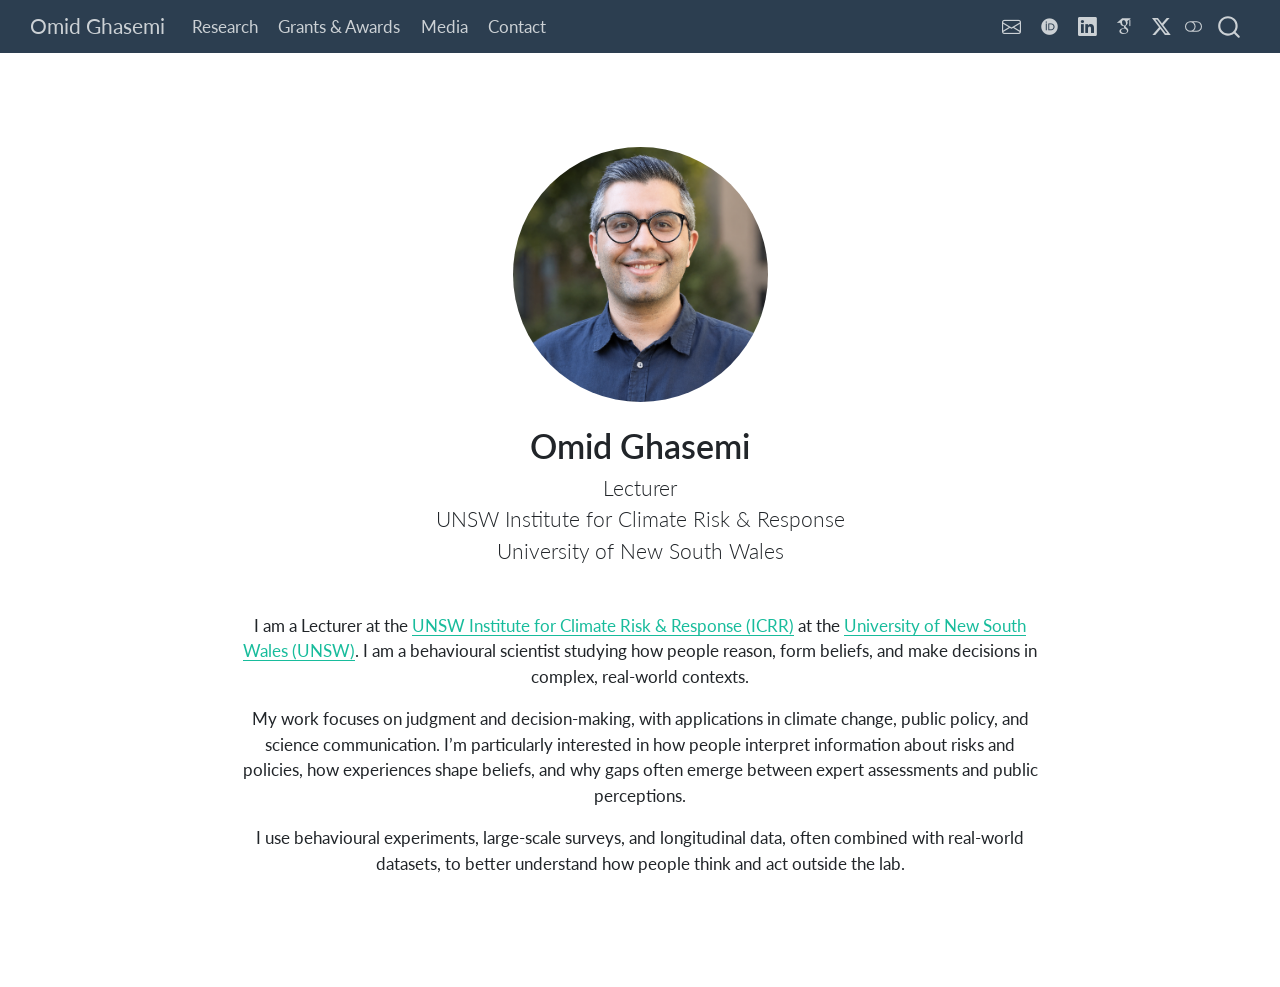
==== commit d91cf32c: "first build" ====
--- a/docs/index.html
+++ b/docs/index.html
@@ -30,7 +30,7 @@
 <script src="site_libs/quarto-search/fuse.min.js"></script>
 <script src="site_libs/quarto-search/quarto-search.js"></script>
 <meta name="quarto:offset" content="./">
-<link href="./images/favicon.png" rel="icon" type="image/png">
+<link href="./images/icons/favicon.png" rel="icon" type="image/png">
 <script src="site_libs/quarto-html/quarto.js"></script>
 <script src="site_libs/quarto-html/popper.min.js"></script>
 <script src="site_libs/quarto-html/tippy.umd.min.js"></script>
@@ -104,6 +104,10 @@
   <li class="nav-item">
     <a class="nav-link" href="./research.html"> 
 <span class="menu-text">Research</span></a>
+  </li>  
+  <li class="nav-item">
+    <a class="nav-link" href="./grants.html"> 
+<span class="menu-text">Grants &amp; Awards</span></a>
   </li>  
   <li class="nav-item">
     <a class="nav-link" href="./media.html"> 
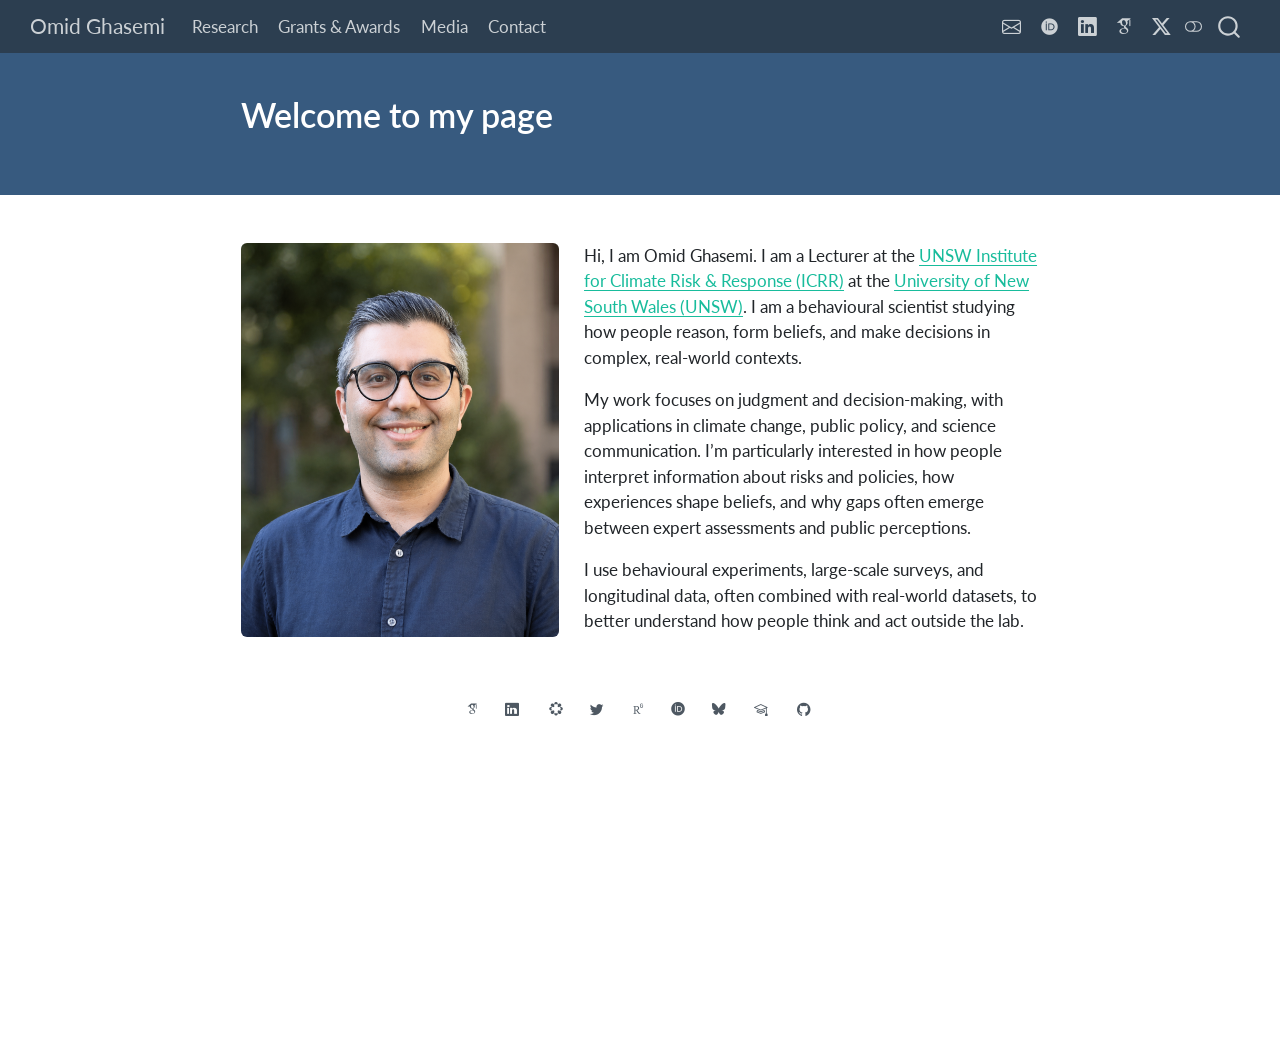
==== commit a0cb99cd: "template changed" ====
--- a/docs/index.html
+++ b/docs/index.html
@@ -7,7 +7,7 @@
 <meta name="viewport" content="width=device-width, initial-scale=1.0, user-scalable=yes">
 
 
-<title>Omid Ghasemi</title>
+<title>Omid Ghasemi - Welcome to my page</title>
 <style>
 code{white-space: pre-wrap;}
 span.smallcaps{font-variant: small-caps;}
@@ -43,6 +43,8 @@
 <link href="site_libs/bootstrap/bootstrap-dark.min.css" rel="prefetch" class="quarto-color-scheme quarto-color-alternate" id="quarto-bootstrap" data-mode="dark">
 <link href="site_libs/quarto-contrib/academicons-1.9.4/all.css" rel="stylesheet">
 <link href="site_libs/quarto-contrib/academicons-1.9.4/size.css" rel="stylesheet">
+<link href="site_libs/quarto-contrib/fontawesome6-6.7.2/all.min.css" rel="stylesheet">
+<link href="site_libs/quarto-contrib/fontawesome6-6.7.2/latex-fontsize.css" rel="stylesheet">
 <script id="quarto-search-options" type="application/json">{
   "location": "navbar",
   "copy-button": false,
@@ -87,7 +89,7 @@
 <body class="nav-fixed fullcontent">
 
 <div id="quarto-search-results"></div>
-  <header id="quarto-header" class="headroom fixed-top">
+  <header id="quarto-header" class="headroom fixed-top quarto-banner">
     <nav class="navbar navbar-expand-lg " data-bs-theme="dark">
       <div class="navbar-container container-fluid">
       <div class="navbar-brand-container mx-auto">
@@ -151,40 +153,72 @@
     </nav>
 </header>
 <!-- content -->
-<div id="quarto-content" class="quarto-container page-columns page-rows-contents page-layout-article page-navbar">
+<header id="title-block-header" class="quarto-title-block default page-columns page-full">
+  <div class="quarto-title-banner page-columns page-full">
+    <div class="quarto-title column-body">
+      <h1 class="title">Welcome to my page</h1>
+                      </div>
+  </div>
+  <div class="quarto-title-meta">
+    </div>
+  </header><div id="quarto-content" class="quarto-container page-columns page-rows-contents page-layout-article page-navbar">
 <!-- sidebar -->
 <!-- margin-sidebar -->
     
 <!-- main -->
-<div class="quarto-about-jolla content">
-  <img src="images/headshots/headshot.png" class="about-image
-  round " style="height: 15em; width: 15em;">
- <header id="title-block-header" class="quarto-title-block default">
-<div class="quarto-title">
-<h1 class="title">Omid Ghasemi</h1>
-<p class="subtitle lead">Lecturer<br>UNSW Institute for Climate Risk &amp; Response<br>University of New South Wales</p>
+<div class="quarto-about-marquee content">
+  <div class="about-image-container">
+  </div>
+  <div class="about-contents">
+     <main class="content quarto-banner-title-block" id="quarto-document-content">
+<div class="grid align-items-start">
+<div class="g-col-12 g-col-md-5">
+<p><img src="images/headshots/headshot.png" class="img-fluid" style="border-radius: 6px; width: 100%;"></p>
 </div>
-<div class="quarto-title-meta">
+<div class="g-col-12 g-col-md-7 intro-text">
+<p>Hi, I am Omid Ghasemi. I am a Lecturer at the <a href="https://www.unsw.edu.au/research/icrr">UNSW Institute for Climate Risk &amp; Response (ICRR)</a> at the <a href="https://www.unsw.edu.au/staff/omid-ghasemi">University of New South Wales (UNSW)</a>. I am a behavioural scientist studying how people reason, form beliefs, and make decisions in complex, real-world contexts.</p>
+<p>My work focuses on judgment and decision-making, with applications in climate change, public policy, and science communication. I’m particularly interested in how people interpret information about risks and policies, how experiences shape beliefs, and why gaps often emerge between expert assessments and public perceptions.</p>
+<p>I use behavioural experiments, large-scale surveys, and longitudinal data, often combined with real-world datasets, to better understand how people think and act outside the lab.</p>
+</div>
+</div>
+
+
+</main> 
+    <div class="about-footer"><div class="about-links">
+  <a href="https://scholar.google.com.au/citations?user=LyL_5s8AAAAJ&amp;hl=en" class="about-link" rel="" target="_blank">
+     <span class="about-link-text"><i class="ai  ai-google-scholar" aria-label="google-scholar"></i></span>
+  </a>
+  <a href="https://www.linkedin.com/in/omid-ghasemi-a55584338/" class="about-link" rel="" target="_blank">
+    <i class="bi bi-linkedin"></i>
+     <span class="about-link-text"></span>
+  </a>
+  <a href="https://osf.io/kxf7p/" class="about-link" rel="" target="_blank">
+     <span class="about-link-text"><i class="ai  ai-osf" aria-label="osf"></i></span>
+  </a>
+  <a href="https://x.com/Omid_Ghasemi21" class="about-link" rel="" target="_blank">
+    <i class="bi bi-twitter"></i>
+     <span class="about-link-text"></span>
+  </a>
+  <a href="https://www.researchgate.net/profile/Omid-Ghasemi-5?ev=hdr_xprf" class="about-link" rel="" target="_blank">
+     <span class="about-link-text"><i class="ai  ai-researchgate" aria-label="researchgate"></i></span>
+  </a>
+  <a href="https://orcid.org/0000-0001-7511-5580" class="about-link" rel="" target="_blank">
+     <span class="about-link-text"><i class="ai  ai-orcid" aria-label="orcid"></i></span>
+  </a>
+  <a href="https://bsky.app/profile/omidghasemi.bsky.social" class="about-link" rel="" target="_blank">
+     <span class="about-link-text"><i class="fa-brands fa-bluesky" aria-label="bluesky"></i></span>
+  </a>
+  <a href="https://www.unsw.edu.au/staff/omid-ghasemi" class="about-link" rel="" target="_blank">
+    <i class="bi bi-mortarboard"></i>
+     <span class="about-link-text"></span>
+  </a>
+  <a href="https://github.com/OmidGhasemi21" class="about-link" rel="" target="_blank">
+    <i class="bi bi-github"></i>
+     <span class="about-link-text"></span>
+  </a>
+</div>
+</div>
   </div>
-</header><main class="content" id="quarto-document-content">
-<!-- 
-::: {.full-width}
-::: {.grid .align-items-center}
-::: {.g-col-12 .g-col-md-5}
-![](images/headshot.png){.img-fluid style="border-radius: 6px; width: 100%;"}
-:::
-::: {.g-col-12 .g-col-md-7 style="text-align: left; font-size: 1.1em; line-height: 1.6;"}
--->
-<p>I am a Lecturer at the <a href="https://www.unsw.edu.au/research/icrr">UNSW Institute for Climate Risk &amp; Response (ICRR)</a> at the <a href="https://www.unsw.edu.au/staff/omid-ghasemi">University of New South Wales (UNSW)</a>. I am a behavioural scientist studying how people reason, form beliefs, and make decisions in complex, real-world contexts.</p>
-<p>My work focuses on judgment and decision-making, with applications in climate change, public policy, and science communication. I’m particularly interested in how people interpret information about risks and policies, how experiences shape beliefs, and why gaps often emerge between expert assessments and public perceptions.</p>
-<p>I use behavioural experiments, large-scale surveys, and longitudinal data, often combined with real-world datasets, to better understand how people think and act outside the lab. <!-- 
-:::
-:::
-:::
---></p>
-
-
-</main>  
 </div>
  <!-- /main -->
 <script id="quarto-html-after-body" type="application/javascript">
@@ -405,7 +439,7 @@
   });
     var localhostRegex = new RegExp(/^(?:http|https):\/\/localhost\:?[0-9]*\//);
     var mailtoRegex = new RegExp(/^mailto:/);
-      var filterRegex = new RegExp('/' + window.location.host + '/');
+      var filterRegex = new RegExp("https:\/\/omidghasemi21\.github\.io\/OmidGhasemi\.github\.io");
     var isInternal = (href) => {
         return filterRegex.test(href) || localhostRegex.test(href) || mailtoRegex.test(href);
     }
--- a/docs/site_libs/quarto-contrib/fontawesome6-6.7.2/latex-fontsize.css
+++ b/docs/site_libs/quarto-contrib/fontawesome6-6.7.2/latex-fontsize.css
@@ -0,0 +1,30 @@
+.fa-tiny {
+  font-size: 0.5em;
+}
+.fa-scriptsize {
+  font-size: 0.7em;
+}
+.fa-footnotesize {
+  font-size: 0.8em;
+}
+.fa-small {
+  font-size: 0.9em;
+}
+.fa-normalsize {
+  font-size: 1em;
+}
+.fa-large {
+  font-size: 1.2em;
+}
+.fa-Large {
+  font-size: 1.5em;
+}
+.fa-LARGE {
+  font-size: 1.75em;
+}
+.fa-huge {
+  font-size: 2em;
+}
+.fa-Huge {
+  font-size: 2.5em;
+}
--- a/docs/styles.css
+++ b/docs/styles.css
@@ -19,6 +19,29 @@
   padding-top: 4px;
   padding-bottom: 4px;
   min-height: 40px;
+}
+
+
+
+/* Light mode */
+body.quarto-light #title-block-header,
+body.quarto-light #title-block-header .quarto-title-banner,
+html[data-bs-theme="light"] #title-block-header,
+html[data-bs-theme="light"] #title-block-header .quarto-title-banner {
+  background-color: #375a7f !important;
+}
+
+/* Dark mode */
+body.quarto-dark #title-block-header,
+body.quarto-dark #title-block-header .quarto-title-banner,
+html[data-bs-theme="dark"] #title-block-header,
+html[data-bs-theme="dark"] #title-block-header .quarto-title-banner {
+  background-color: #2c3e50 !important;
+}
+
+/* Ensure text is readable */
+#title-block-header h1.title {
+  color: #ffffff !important;
 }
 
 /* edit the index page, image, and columns of texts */
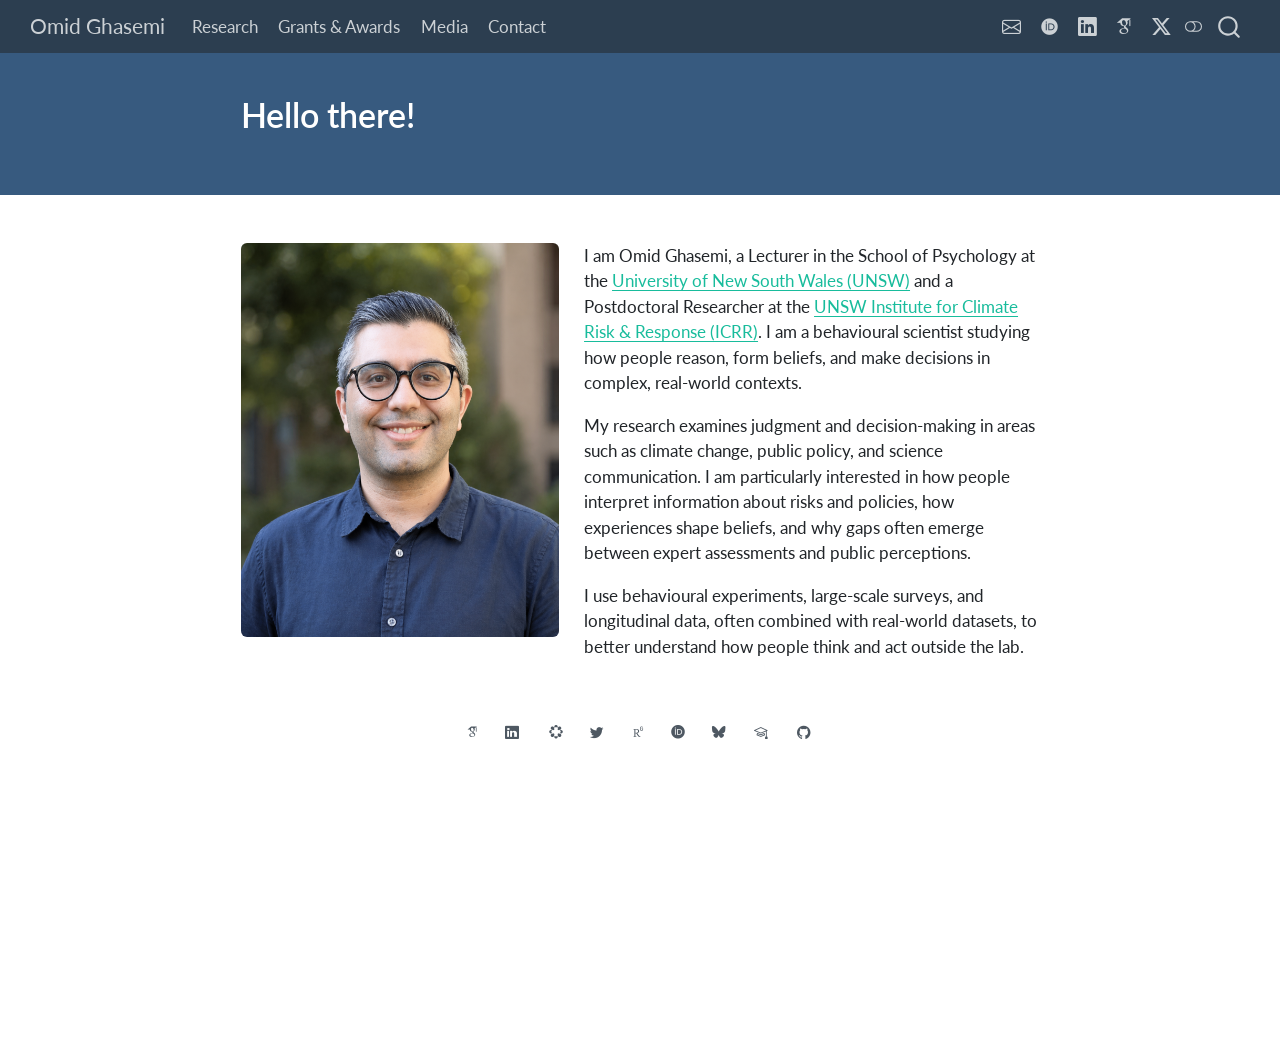
==== commit 2bfb6d7e: "render all" ====
--- a/docs/index.html
+++ b/docs/index.html
@@ -7,7 +7,7 @@
 <meta name="viewport" content="width=device-width, initial-scale=1.0, user-scalable=yes">
 
 
-<title>Omid Ghasemi - Welcome to my page</title>
+<title>Omid Ghasemi - Hello there!</title>
 <style>
 code{white-space: pre-wrap;}
 span.smallcaps{font-variant: small-caps;}
@@ -156,7 +156,7 @@
 <header id="title-block-header" class="quarto-title-block default page-columns page-full">
   <div class="quarto-title-banner page-columns page-full">
     <div class="quarto-title column-body">
-      <h1 class="title">Welcome to my page</h1>
+      <h1 class="title">Hello there!</h1>
                       </div>
   </div>
   <div class="quarto-title-meta">
@@ -176,8 +176,8 @@
 <p><img src="images/headshots/headshot.png" class="img-fluid" style="border-radius: 6px; width: 100%;"></p>
 </div>
 <div class="g-col-12 g-col-md-7 intro-text">
-<p>Hi, I am Omid Ghasemi. I am a Lecturer at the <a href="https://www.unsw.edu.au/research/icrr">UNSW Institute for Climate Risk &amp; Response (ICRR)</a> at the <a href="https://www.unsw.edu.au/staff/omid-ghasemi">University of New South Wales (UNSW)</a>. I am a behavioural scientist studying how people reason, form beliefs, and make decisions in complex, real-world contexts.</p>
-<p>My work focuses on judgment and decision-making, with applications in climate change, public policy, and science communication. I’m particularly interested in how people interpret information about risks and policies, how experiences shape beliefs, and why gaps often emerge between expert assessments and public perceptions.</p>
+<p>I am Omid Ghasemi, a Lecturer in the School of Psychology at the <a href="https://www.unsw.edu.au/staff/omid-ghasemi">University of New South Wales (UNSW)</a> and a Postdoctoral Researcher at the <a href="https://www.unsw.edu.au/research/icrr">UNSW Institute for Climate Risk &amp; Response (ICRR)</a>. I am a behavioural scientist studying how people reason, form beliefs, and make decisions in complex, real-world contexts.</p>
+<p>My research examines judgment and decision-making in areas such as climate change, public policy, and science communication. I am particularly interested in how people interpret information about risks and policies, how experiences shape beliefs, and why gaps often emerge between expert assessments and public perceptions.</p>
 <p>I use behavioural experiments, large-scale surveys, and longitudinal data, often combined with real-world datasets, to better understand how people think and act outside the lab.</p>
 </div>
 </div>
--- a/docs/styles.css
+++ b/docs/styles.css
@@ -24,19 +24,29 @@
 
 
 /* Light mode */
+html.quarto-light #title-block-header,
+html.quarto-light #title-block-header .quarto-title-banner,
 body.quarto-light #title-block-header,
-body.quarto-light #title-block-header .quarto-title-banner,
-html[data-bs-theme="light"] #title-block-header,
-html[data-bs-theme="light"] #title-block-header .quarto-title-banner {
+body.quarto-light #title-block-header .quarto-title-banner {
   background-color: #375a7f !important;
 }
 
 /* Dark mode */
+html.quarto-dark #title-block-header,
+html.quarto-dark #title-block-header .quarto-title-banner,
 body.quarto-dark #title-block-header,
-body.quarto-dark #title-block-header .quarto-title-banner,
-html[data-bs-theme="dark"] #title-block-header,
-html[data-bs-theme="dark"] #title-block-header .quarto-title-banner {
+body.quarto-dark #title-block-header .quarto-title-banner {
   background-color: #2c3e50 !important;
+}
+
+/* fallback */
+#title-block-header,
+#title-block-header .quarto-title-banner {
+  background-color: #375a7f !important;
+}
+
+#title-block-header h1.title {
+  color: white !important;
 }
 
 /* Ensure text is readable */
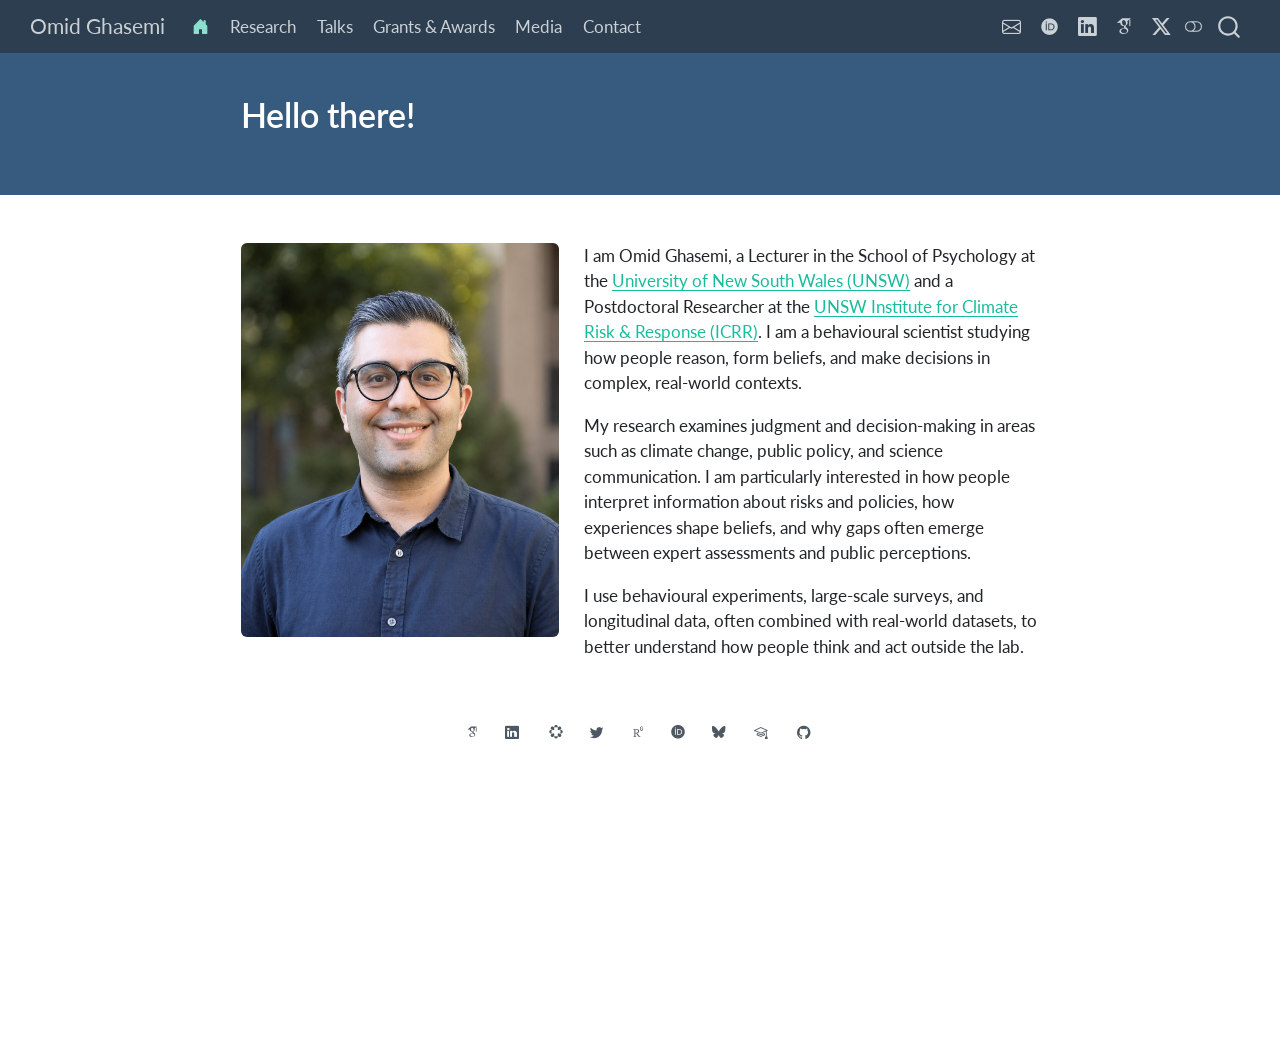
==== commit 64627f64: "talks added" ====
--- a/docs/index.html
+++ b/docs/index.html
@@ -7,7 +7,7 @@
 <meta name="viewport" content="width=device-width, initial-scale=1.0, user-scalable=yes">
 
 
-<title>Omid Ghasemi - Hello there!</title>
+<title>Home | Omid Ghasemi</title>
 <style>
 code{white-space: pre-wrap;}
 span.smallcaps{font-variant: small-caps;}
@@ -104,8 +104,17 @@
           <div class="collapse navbar-collapse" id="navbarCollapse">
             <ul class="navbar-nav navbar-nav-scroll me-auto">
   <li class="nav-item">
+    <a class="nav-link active" href="./index.html" aria-current="page"> <i class="bi bi-house-door-fill" role="img">
+</i> 
+<span class="menu-text"> </span></a>
+  </li>  
+  <li class="nav-item">
     <a class="nav-link" href="./research.html"> 
 <span class="menu-text">Research</span></a>
+  </li>  
+  <li class="nav-item">
+    <a class="nav-link" href="./talks.html"> 
+<span class="menu-text">Talks</span></a>
   </li>  
   <li class="nav-item">
     <a class="nav-link" href="./grants.html"> 
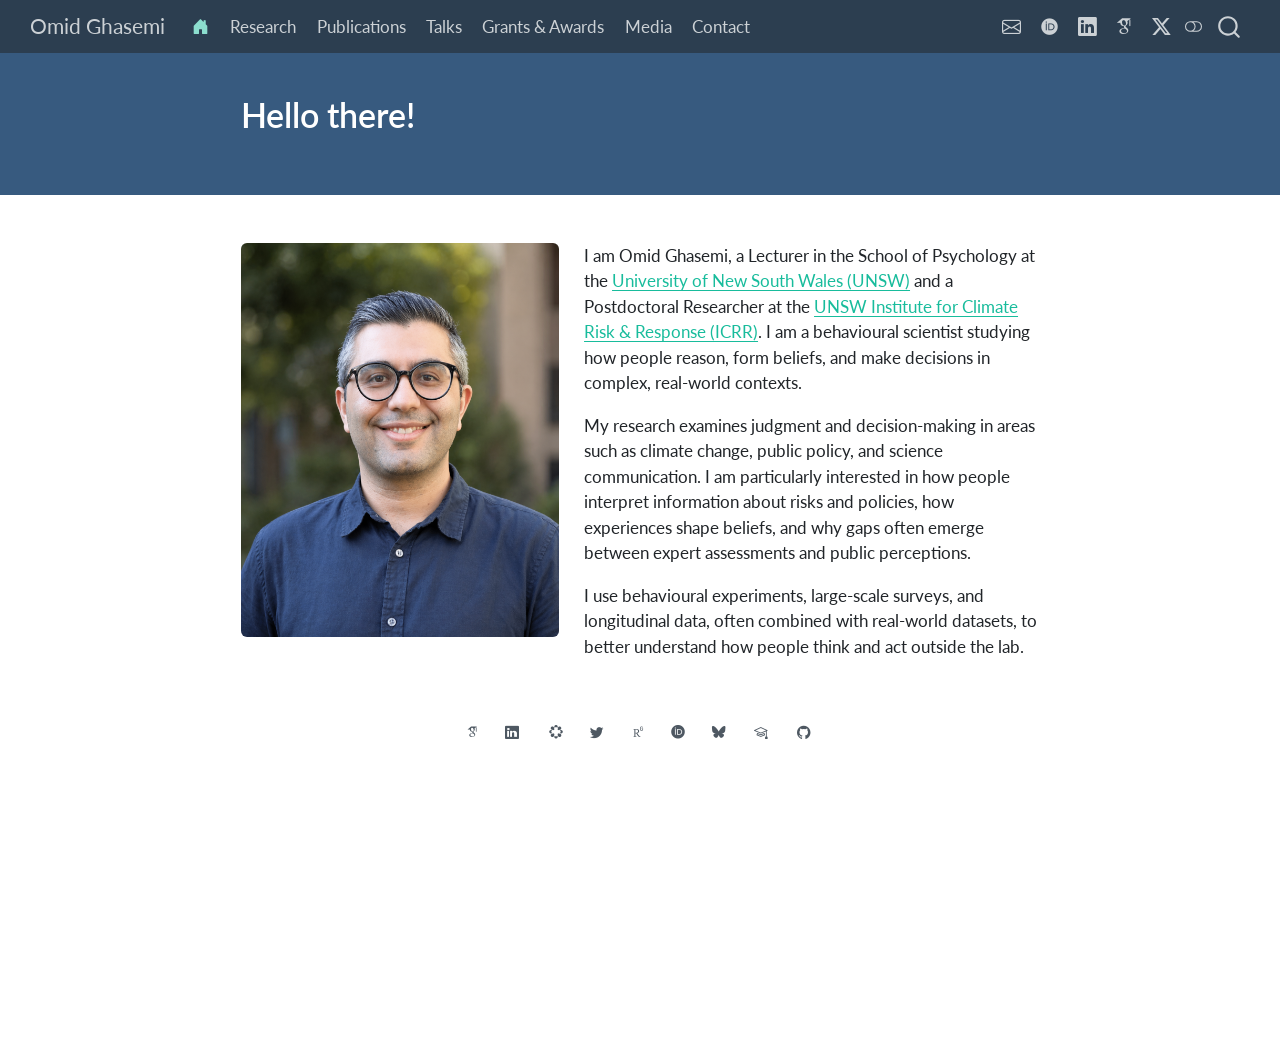
==== commit 49c2deba: "research theme added" ====
--- a/docs/index.html
+++ b/docs/index.html
@@ -7,7 +7,7 @@
 <meta name="viewport" content="width=device-width, initial-scale=1.0, user-scalable=yes">
 
 
-<title>Home | Omid Ghasemi</title>
+<title>Omid Ghasemi</title>
 <style>
 code{white-space: pre-wrap;}
 span.smallcaps{font-variant: small-caps;}
@@ -111,6 +111,10 @@
   <li class="nav-item">
     <a class="nav-link" href="./research.html"> 
 <span class="menu-text">Research</span></a>
+  </li>  
+  <li class="nav-item">
+    <a class="nav-link" href="./publications.html"> 
+<span class="menu-text">Publications</span></a>
   </li>  
   <li class="nav-item">
     <a class="nav-link" href="./talks.html"> 
